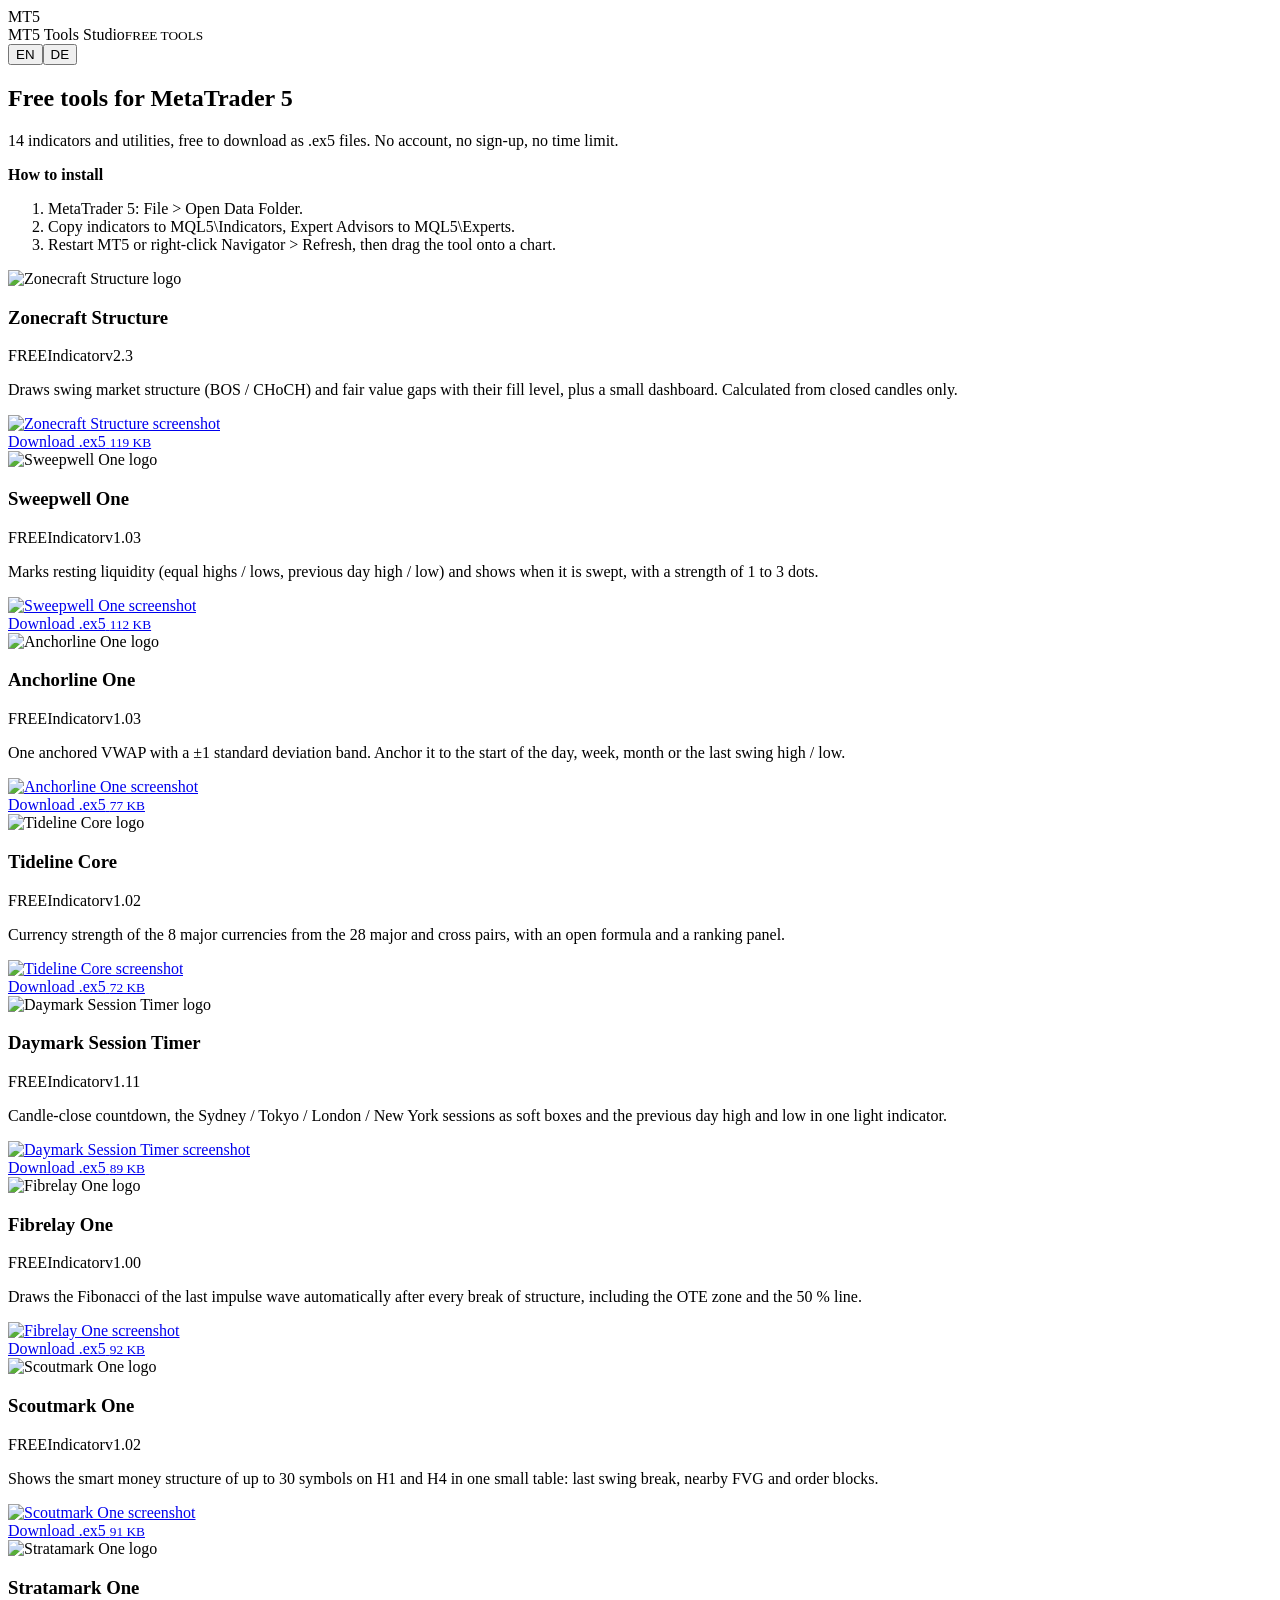
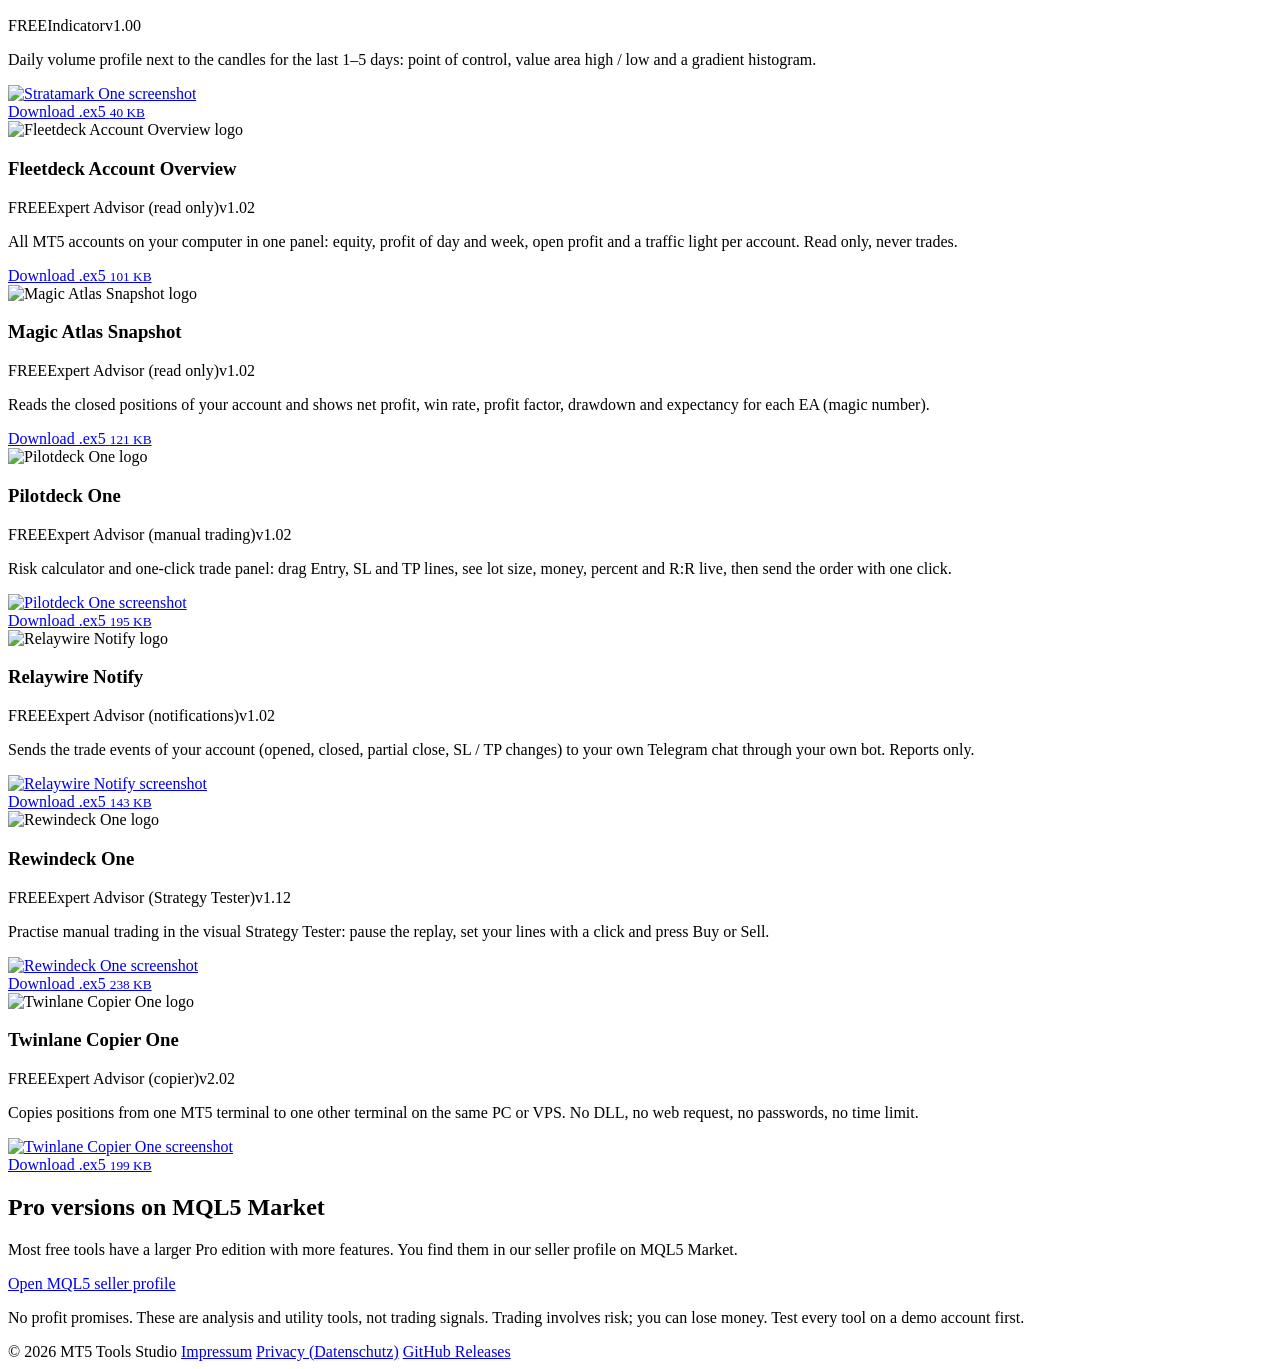
==== index.html @ 60f599b9 "Add files via upload" ====
<!DOCTYPE html>
<html lang="en">
<head>
<meta charset="utf-8">
<meta name="viewport" content="width=device-width,initial-scale=1">
<title>MT5 Tools Studio – Free Tools</title>
<meta name="description" content="Free MetaTrader 5 indicators and utilities by MT5 Tools Studio. Direct .ex5 downloads.">
<link rel="stylesheet" href="assets/style.css">
</head>
<body>
<div class="grid-bg"></div>
<header class="top">
  <div class="brand"><div class="mark"><span>MT5</span></div><div class="nm">MT5 Tools Studio<small>FREE TOOLS</small></div></div>
  <div class="lang"><button id="l-en" class="on">EN</button><button id="l-de">DE</button></div>
</header>
<section class="hero">
  <h1 data-en="Free tools for MetaTrader 5" data-de="Kostenlose Tools für MetaTrader 5">Free tools for MetaTrader 5</h1>
  <p data-en="14 indicators and utilities, free to download as .ex5 files. No account, no sign-up, no time limit." data-de="14 Indikatoren und Werkzeuge, kostenlos als .ex5-Datei. Kein Konto, keine Anmeldung, kein Zeitlimit.">14 indicators and utilities, free to download as .ex5 files. No account, no sign-up, no time limit.</p>
  <div class="howto card">
    <b data-en="How to install" data-de="Installation">How to install</b>
    <ol>
      <li data-en="MetaTrader 5: File &gt; Open Data Folder." data-de="MetaTrader 5: Datei &gt; Dateiordner öffnen.">MetaTrader 5: File &gt; Open Data Folder.</li>
      <li data-en="Copy indicators to MQL5\Indicators, Expert Advisors to MQL5\Experts." data-de="Indikatoren nach MQL5\Indicators, Expert Advisors nach MQL5\Experts kopieren.">Copy indicators to MQL5\Indicators, Expert Advisors to MQL5\Experts.</li>
      <li data-en="Restart MT5 or right-click Navigator &gt; Refresh, then drag the tool onto a chart." data-de="MT5 neu starten oder im Navigator Rechtsklick &gt; Aktualisieren, dann auf den Chart ziehen.">Restart MT5 or right-click Navigator &gt; Refresh, then drag the tool onto a chart.</li>
    </ol>
  </div>
</section>
<main class="tools">

<article class="card tool">
  <div class="head"><img class="logo" src="assets/logos/Zonecraft_Structure.png" alt="Zonecraft Structure logo" width="88" height="88">
    <div><h3>Zonecraft Structure</h3><div class="meta"><span class="tag free">FREE</span><span class="tag">Indicator</span><span class="tag ver">v2.3</span></div></div></div>
  <p data-en="Draws swing market structure (BOS / CHoCH) and fair value gaps with their fill level, plus a small dashboard. Calculated from closed candles only." data-de="Zeichnet Marktstruktur (BOS / CHoCH) und Fair Value Gaps mit Füllstand, dazu ein kleines Dashboard. Nur aus geschlossenen Kerzen berechnet.">Draws swing market structure (BOS / CHoCH) and fair value gaps with their fill level, plus a small dashboard. Calculated from closed candles only.</p>
  <a class="shot" href="assets/shots/Zonecraft_Structure.jpg" target="_blank" rel="noopener"><img loading="lazy" src="assets/shots/Zonecraft_Structure.jpg" alt="Zonecraft Structure screenshot"></a>
  <div class="dl"><a class="btn" href="https://github.com/MarkusClaudeAI/mt5-tools/releases/download/v1.0/Zonecraft_Structure.ex5" data-asset="Zonecraft_Structure.ex5"><span data-en="Download .ex5" data-de=".ex5 herunterladen">Download .ex5</span> <small>119 KB</small></a>
  <span class="count" data-asset="Zonecraft_Structure.ex5"></span></div>
</article>
<article class="card tool">
  <div class="head"><img class="logo" src="assets/logos/Sweepwell_One.png" alt="Sweepwell One logo" width="88" height="88">
    <div><h3>Sweepwell One</h3><div class="meta"><span class="tag free">FREE</span><span class="tag">Indicator</span><span class="tag ver">v1.03</span></div></div></div>
  <p data-en="Marks resting liquidity (equal highs / lows, previous day high / low) and shows when it is swept, with a strength of 1 to 3 dots." data-de="Markiert Liquidität (Equal Highs / Lows, Vortageshoch / -tief) und zeigt, wann sie abgeholt wird – mit Stärke 1 bis 3 Punkte.">Marks resting liquidity (equal highs / lows, previous day high / low) and shows when it is swept, with a strength of 1 to 3 dots.</p>
  <a class="shot" href="assets/shots/Sweepwell_One.jpg" target="_blank" rel="noopener"><img loading="lazy" src="assets/shots/Sweepwell_One.jpg" alt="Sweepwell One screenshot"></a>
  <div class="dl"><a class="btn" href="https://github.com/MarkusClaudeAI/mt5-tools/releases/download/v1.0/Sweepwell_One.ex5" data-asset="Sweepwell_One.ex5"><span data-en="Download .ex5" data-de=".ex5 herunterladen">Download .ex5</span> <small>112 KB</small></a>
  <span class="count" data-asset="Sweepwell_One.ex5"></span></div>
</article>
<article class="card tool">
  <div class="head"><img class="logo" src="assets/logos/Anchorline_One.png" alt="Anchorline One logo" width="88" height="88">
    <div><h3>Anchorline One</h3><div class="meta"><span class="tag free">FREE</span><span class="tag">Indicator</span><span class="tag ver">v1.03</span></div></div></div>
  <p data-en="One anchored VWAP with a ±1 standard deviation band. Anchor it to the start of the day, week, month or the last swing high / low." data-de="Ein verankerter VWAP mit ±1-Standardabweichungsband. Anker: Tages-, Wochen-, Monatsbeginn oder letztes Swing-Hoch / -Tief.">One anchored VWAP with a ±1 standard deviation band. Anchor it to the start of the day, week, month or the last swing high / low.</p>
  <a class="shot" href="assets/shots/Anchorline_One.jpg" target="_blank" rel="noopener"><img loading="lazy" src="assets/shots/Anchorline_One.jpg" alt="Anchorline One screenshot"></a>
  <div class="dl"><a class="btn" href="https://github.com/MarkusClaudeAI/mt5-tools/releases/download/v1.0/Anchorline_One.ex5" data-asset="Anchorline_One.ex5"><span data-en="Download .ex5" data-de=".ex5 herunterladen">Download .ex5</span> <small>77 KB</small></a>
  <span class="count" data-asset="Anchorline_One.ex5"></span></div>
</article>
<article class="card tool">
  <div class="head"><img class="logo" src="assets/logos/Tideline_Core.png" alt="Tideline Core logo" width="88" height="88">
    <div><h3>Tideline Core</h3><div class="meta"><span class="tag free">FREE</span><span class="tag">Indicator</span><span class="tag ver">v1.02</span></div></div></div>
  <p data-en="Currency strength of the 8 major currencies from the 28 major and cross pairs, with an open formula and a ranking panel." data-de="Währungsstärke der 8 Hauptwährungen aus den 28 Haupt- und Kreuzpaaren, mit offener Formel und Ranglisten-Panel.">Currency strength of the 8 major currencies from the 28 major and cross pairs, with an open formula and a ranking panel.</p>
  <a class="shot" href="assets/shots/Tideline_Core.jpg" target="_blank" rel="noopener"><img loading="lazy" src="assets/shots/Tideline_Core.jpg" alt="Tideline Core screenshot"></a>
  <div class="dl"><a class="btn" href="https://github.com/MarkusClaudeAI/mt5-tools/releases/download/v1.0/Tideline_Core_Free.ex5" data-asset="Tideline_Core_Free.ex5"><span data-en="Download .ex5" data-de=".ex5 herunterladen">Download .ex5</span> <small>72 KB</small></a>
  <span class="count" data-asset="Tideline_Core_Free.ex5"></span></div>
</article>
<article class="card tool">
  <div class="head"><img class="logo" src="assets/logos/Daymark_Session_Timer.png" alt="Daymark Session Timer logo" width="88" height="88">
    <div><h3>Daymark Session Timer</h3><div class="meta"><span class="tag free">FREE</span><span class="tag">Indicator</span><span class="tag ver">v1.11</span></div></div></div>
  <p data-en="Candle-close countdown, the Sydney / Tokyo / London / New York sessions as soft boxes and the previous day high and low in one light indicator." data-de="Countdown bis Kerzenschluss, die Sessions Sydney / Tokio / London / New York als Boxen und Vortageshoch / -tief in einem leichten Indikator.">Candle-close countdown, the Sydney / Tokyo / London / New York sessions as soft boxes and the previous day high and low in one light indicator.</p>
  <a class="shot" href="assets/shots/Daymark_Session_Timer.jpg" target="_blank" rel="noopener"><img loading="lazy" src="assets/shots/Daymark_Session_Timer.jpg" alt="Daymark Session Timer screenshot"></a>
  <div class="dl"><a class="btn" href="https://github.com/MarkusClaudeAI/mt5-tools/releases/download/v1.0/Daymark_Session_Timer.ex5" data-asset="Daymark_Session_Timer.ex5"><span data-en="Download .ex5" data-de=".ex5 herunterladen">Download .ex5</span> <small>89 KB</small></a>
  <span class="count" data-asset="Daymark_Session_Timer.ex5"></span></div>
</article>
<article class="card tool">
  <div class="head"><img class="logo" src="assets/logos/Fibrelay_One.png" alt="Fibrelay One logo" width="88" height="88">
    <div><h3>Fibrelay One</h3><div class="meta"><span class="tag free">FREE</span><span class="tag">Indicator</span><span class="tag ver">v1.00</span></div></div></div>
  <p data-en="Draws the Fibonacci of the last impulse wave automatically after every break of structure, including the OTE zone and the 50 % line." data-de="Zeichnet nach jedem Strukturbruch automatisch das Fibonacci der letzten Impulswelle, mit OTE-Zone und 50-%-Linie.">Draws the Fibonacci of the last impulse wave automatically after every break of structure, including the OTE zone and the 50 % line.</p>
  <a class="shot" href="assets/shots/Fibrelay_One.jpg" target="_blank" rel="noopener"><img loading="lazy" src="assets/shots/Fibrelay_One.jpg" alt="Fibrelay One screenshot"></a>
  <div class="dl"><a class="btn" href="https://github.com/MarkusClaudeAI/mt5-tools/releases/download/v1.0/Fibrelay_One.ex5" data-asset="Fibrelay_One.ex5"><span data-en="Download .ex5" data-de=".ex5 herunterladen">Download .ex5</span> <small>92 KB</small></a>
  <span class="count" data-asset="Fibrelay_One.ex5"></span></div>
</article>
<article class="card tool">
  <div class="head"><img class="logo" src="assets/logos/Scoutmark_One.png" alt="Scoutmark One logo" width="88" height="88">
    <div><h3>Scoutmark One</h3><div class="meta"><span class="tag free">FREE</span><span class="tag">Indicator</span><span class="tag ver">v1.02</span></div></div></div>
  <p data-en="Shows the smart money structure of up to 30 symbols on H1 and H4 in one small table: last swing break, nearby FVG and order blocks." data-de="Zeigt die Smart-Money-Struktur von bis zu 30 Symbolen auf H1 und H4 in einer kleinen Tabelle: letzter Strukturbruch, nahe FVG und Order Blocks.">Shows the smart money structure of up to 30 symbols on H1 and H4 in one small table: last swing break, nearby FVG and order blocks.</p>
  <a class="shot" href="assets/shots/Scoutmark_One.jpg" target="_blank" rel="noopener"><img loading="lazy" src="assets/shots/Scoutmark_One.jpg" alt="Scoutmark One screenshot"></a>
  <div class="dl"><a class="btn" href="https://github.com/MarkusClaudeAI/mt5-tools/releases/download/v1.0/Scoutmark_One.ex5" data-asset="Scoutmark_One.ex5"><span data-en="Download .ex5" data-de=".ex5 herunterladen">Download .ex5</span> <small>91 KB</small></a>
  <span class="count" data-asset="Scoutmark_One.ex5"></span></div>
</article>
<article class="card tool">
  <div class="head"><img class="logo" src="assets/logos/Stratamark_One.png" alt="Stratamark One logo" width="88" height="88">
    <div><h3>Stratamark One</h3><div class="meta"><span class="tag free">FREE</span><span class="tag">Indicator</span><span class="tag ver">v1.00</span></div></div></div>
  <p data-en="Daily volume profile next to the candles for the last 1–5 days: point of control, value area high / low and a gradient histogram." data-de="Tages-Volumenprofil neben den Kerzen für die letzten 1–5 Tage: Point of Control, Value Area High / Low und Verlaufs-Histogramm.">Daily volume profile next to the candles for the last 1–5 days: point of control, value area high / low and a gradient histogram.</p>
  <a class="shot" href="assets/shots/Stratamark_One.jpg" target="_blank" rel="noopener"><img loading="lazy" src="assets/shots/Stratamark_One.jpg" alt="Stratamark One screenshot"></a>
  <div class="dl"><a class="btn" href="https://github.com/MarkusClaudeAI/mt5-tools/releases/download/v1.0/Stratamark_One.ex5" data-asset="Stratamark_One.ex5"><span data-en="Download .ex5" data-de=".ex5 herunterladen">Download .ex5</span> <small>40 KB</small></a>
  <span class="count" data-asset="Stratamark_One.ex5"></span></div>
</article>
<article class="card tool">
  <div class="head"><img class="logo" src="assets/logos/Fleetdeck_Account_Overview.png" alt="Fleetdeck Account Overview logo" width="88" height="88">
    <div><h3>Fleetdeck Account Overview</h3><div class="meta"><span class="tag free">FREE</span><span class="tag">Expert Advisor (read only)</span><span class="tag ver">v1.02</span></div></div></div>
  <p data-en="All MT5 accounts on your computer in one panel: equity, profit of day and week, open profit and a traffic light per account. Read only, never trades." data-de="Alle MT5-Konten auf deinem Rechner in einem Panel: Equity, Tages- und Wochengewinn, offener Gewinn und eine Ampel je Konto. Nur lesend, handelt nie.">All MT5 accounts on your computer in one panel: equity, profit of day and week, open profit and a traffic light per account. Read only, never trades.</p>
  
  <div class="dl"><a class="btn" href="https://github.com/MarkusClaudeAI/mt5-tools/releases/download/v1.0/Fleetdeck_Lite.ex5" data-asset="Fleetdeck_Lite.ex5"><span data-en="Download .ex5" data-de=".ex5 herunterladen">Download .ex5</span> <small>101 KB</small></a>
  <span class="count" data-asset="Fleetdeck_Lite.ex5"></span></div>
</article>
<article class="card tool">
  <div class="head"><img class="logo" src="assets/logos/Magic_Atlas_Snapshot.png" alt="Magic Atlas Snapshot logo" width="88" height="88">
    <div><h3>Magic Atlas Snapshot</h3><div class="meta"><span class="tag free">FREE</span><span class="tag">Expert Advisor (read only)</span><span class="tag ver">v1.02</span></div></div></div>
  <p data-en="Reads the closed positions of your account and shows net profit, win rate, profit factor, drawdown and expectancy for each EA (magic number)." data-de="Liest die geschlossenen Positionen deines Kontos und zeigt Nettogewinn, Trefferquote, Profit-Faktor, Drawdown und Erwartungswert je EA (Magic-Nummer).">Reads the closed positions of your account and shows net profit, win rate, profit factor, drawdown and expectancy for each EA (magic number).</p>
  
  <div class="dl"><a class="btn" href="https://github.com/MarkusClaudeAI/mt5-tools/releases/download/v1.0/MagicAtlasJournal_Lite.ex5" data-asset="MagicAtlasJournal_Lite.ex5"><span data-en="Download .ex5" data-de=".ex5 herunterladen">Download .ex5</span> <small>121 KB</small></a>
  <span class="count" data-asset="MagicAtlasJournal_Lite.ex5"></span></div>
</article>
<article class="card tool">
  <div class="head"><img class="logo" src="assets/logos/Pilotdeck_One.png" alt="Pilotdeck One logo" width="88" height="88">
    <div><h3>Pilotdeck One</h3><div class="meta"><span class="tag free">FREE</span><span class="tag">Expert Advisor (manual trading)</span><span class="tag ver">v1.02</span></div></div></div>
  <p data-en="Risk calculator and one-click trade panel: drag Entry, SL and TP lines, see lot size, money, percent and R:R live, then send the order with one click." data-de="Risikorechner und Ein-Klick-Handelspanel: Entry-, SL- und TP-Linien ziehen, Lot, Geld, Prozent und CRV live sehen, Order mit einem Klick senden.">Risk calculator and one-click trade panel: drag Entry, SL and TP lines, see lot size, money, percent and R:R live, then send the order with one click.</p>
  <a class="shot" href="assets/shots/Pilotdeck_One.jpg" target="_blank" rel="noopener"><img loading="lazy" src="assets/shots/Pilotdeck_One.jpg" alt="Pilotdeck One screenshot"></a>
  <div class="dl"><a class="btn" href="https://github.com/MarkusClaudeAI/mt5-tools/releases/download/v1.0/Pilotdeck_Lite.ex5" data-asset="Pilotdeck_Lite.ex5"><span data-en="Download .ex5" data-de=".ex5 herunterladen">Download .ex5</span> <small>195 KB</small></a>
  <span class="count" data-asset="Pilotdeck_Lite.ex5"></span></div>
</article>
<article class="card tool">
  <div class="head"><img class="logo" src="assets/logos/Relaywire_Notify.png" alt="Relaywire Notify logo" width="88" height="88">
    <div><h3>Relaywire Notify</h3><div class="meta"><span class="tag free">FREE</span><span class="tag">Expert Advisor (notifications)</span><span class="tag ver">v1.02</span></div></div></div>
  <p data-en="Sends the trade events of your account (opened, closed, partial close, SL / TP changes) to your own Telegram chat through your own bot. Reports only." data-de="Sendet die Trade-Ereignisse deines Kontos (eröffnet, geschlossen, Teilschließung, SL/TP-Änderung) über deinen eigenen Bot an deinen Telegram-Chat. Nur Meldungen.">Sends the trade events of your account (opened, closed, partial close, SL / TP changes) to your own Telegram chat through your own bot. Reports only.</p>
  <a class="shot" href="assets/shots/Relaywire_Notify.jpg" target="_blank" rel="noopener"><img loading="lazy" src="assets/shots/Relaywire_Notify.jpg" alt="Relaywire Notify screenshot"></a>
  <div class="dl"><a class="btn" href="https://github.com/MarkusClaudeAI/mt5-tools/releases/download/v1.0/Relaywire_Notify.ex5" data-asset="Relaywire_Notify.ex5"><span data-en="Download .ex5" data-de=".ex5 herunterladen">Download .ex5</span> <small>143 KB</small></a>
  <span class="count" data-asset="Relaywire_Notify.ex5"></span></div>
</article>
<article class="card tool">
  <div class="head"><img class="logo" src="assets/logos/Rewindeck_One.png" alt="Rewindeck One logo" width="88" height="88">
    <div><h3>Rewindeck One</h3><div class="meta"><span class="tag free">FREE</span><span class="tag">Expert Advisor (Strategy Tester)</span><span class="tag ver">v1.12</span></div></div></div>
  <p data-en="Practise manual trading in the visual Strategy Tester: pause the replay, set your lines with a click and press Buy or Sell." data-de="Manuelles Handeln im visuellen Strategietester üben: Replay pausieren, Linien per Klick setzen, Buy oder Sell drücken.">Practise manual trading in the visual Strategy Tester: pause the replay, set your lines with a click and press Buy or Sell.</p>
  <a class="shot" href="assets/shots/Rewindeck_One.jpg" target="_blank" rel="noopener"><img loading="lazy" src="assets/shots/Rewindeck_One.jpg" alt="Rewindeck One screenshot"></a>
  <div class="dl"><a class="btn" href="https://github.com/MarkusClaudeAI/mt5-tools/releases/download/v1.0/Rewindeck_One.ex5" data-asset="Rewindeck_One.ex5"><span data-en="Download .ex5" data-de=".ex5 herunterladen">Download .ex5</span> <small>238 KB</small></a>
  <span class="count" data-asset="Rewindeck_One.ex5"></span></div>
</article>
<article class="card tool">
  <div class="head"><img class="logo" src="assets/logos/Twinlane_Copier_One.png" alt="Twinlane Copier One logo" width="88" height="88">
    <div><h3>Twinlane Copier One</h3><div class="meta"><span class="tag free">FREE</span><span class="tag">Expert Advisor (copier)</span><span class="tag ver">v2.02</span></div></div></div>
  <p data-en="Copies positions from one MT5 terminal to one other terminal on the same PC or VPS. No DLL, no web request, no passwords, no time limit." data-de="Kopiert Positionen von einem MT5-Terminal auf ein anderes auf demselben PC oder VPS. Keine DLL, keine Web-Anfrage, keine Passwörter, ohne Zeitlimit.">Copies positions from one MT5 terminal to one other terminal on the same PC or VPS. No DLL, no web request, no passwords, no time limit.</p>
  <a class="shot" href="assets/shots/Twinlane_Copier_One.jpg" target="_blank" rel="noopener"><img loading="lazy" src="assets/shots/Twinlane_Copier_One.jpg" alt="Twinlane Copier One screenshot"></a>
  <div class="dl"><a class="btn" href="https://github.com/MarkusClaudeAI/mt5-tools/releases/download/v1.0/Twinlane_Copier_Lite.ex5" data-asset="Twinlane_Copier_Lite.ex5"><span data-en="Download .ex5" data-de=".ex5 herunterladen">Download .ex5</span> <small>199 KB</small></a>
  <span class="count" data-asset="Twinlane_Copier_Lite.ex5"></span></div>
</article>
</main>
<section class="pro card">
  <h2 data-en="Pro versions on MQL5 Market" data-de="Pro-Versionen im MQL5 Market">Pro versions on MQL5 Market</h2>
  <p data-en="Most free tools have a larger Pro edition with more features. You find them in our seller profile on MQL5 Market." data-de="Die meisten Gratis-Tools haben eine größere Pro-Version mit mehr Funktionen. Du findest sie in unserem Verkäuferprofil im MQL5 Market.">Most free tools have a larger Pro edition with more features. You find them in our seller profile on MQL5 Market.</p>
  <a class="btn alt" href="https://www.mql5.com/en/users/1002966/seller" target="_blank" rel="noopener" data-en="Open MQL5 seller profile" data-de="MQL5-Verkäuferprofil öffnen">Open MQL5 seller profile</a>
</section>
<section class="risk">
  <p data-en="No profit promises. These are analysis and utility tools, not trading signals. Trading involves risk; you can lose money. Test every tool on a demo account first." data-de="Keine Gewinnversprechen. Das sind Analyse- und Hilfswerkzeuge, keine Handelssignale. Trading ist mit Risiko verbunden, Verluste sind möglich. Teste jedes Tool zuerst auf einem Demokonto.">No profit promises. These are analysis and utility tools, not trading signals. Trading involves risk; you can lose money. Test every tool on a demo account first.</p>
</section>
<footer>
  <span>© 2026 MT5 Tools Studio</span>
  <a href="impressum.html">Impressum</a>
  <a href="datenschutz.html" data-en="Privacy (Datenschutz)" data-de="Datenschutz">Privacy (Datenschutz)</a>
  <a href="https://github.com/MarkusClaudeAI/mt5-tools/releases" target="_blank" rel="noopener">GitHub Releases</a>
</footer>
<script>
window.REPO_OWNER="MarkusClaudeAI"; window.REPO_NAME="mt5-tools";
</script>
<script src="assets/app.js"></script>
</body>
</html>
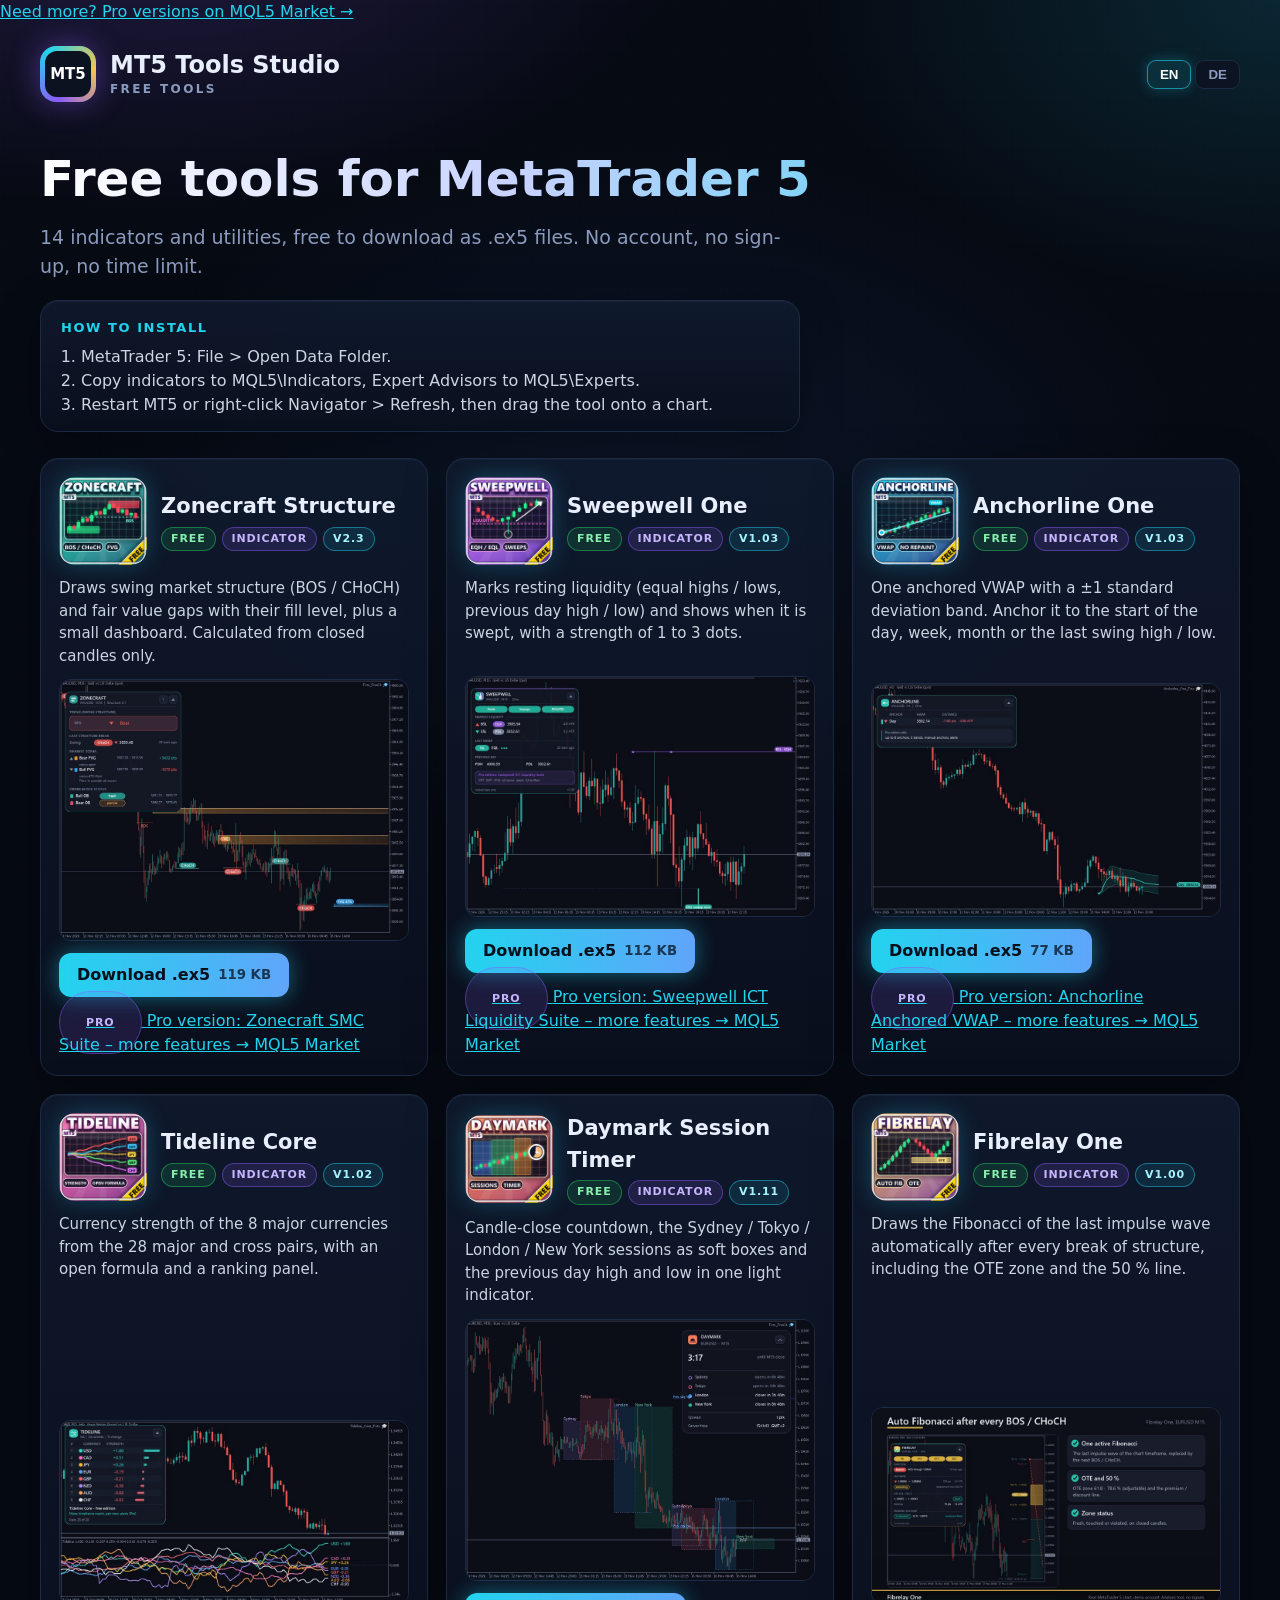
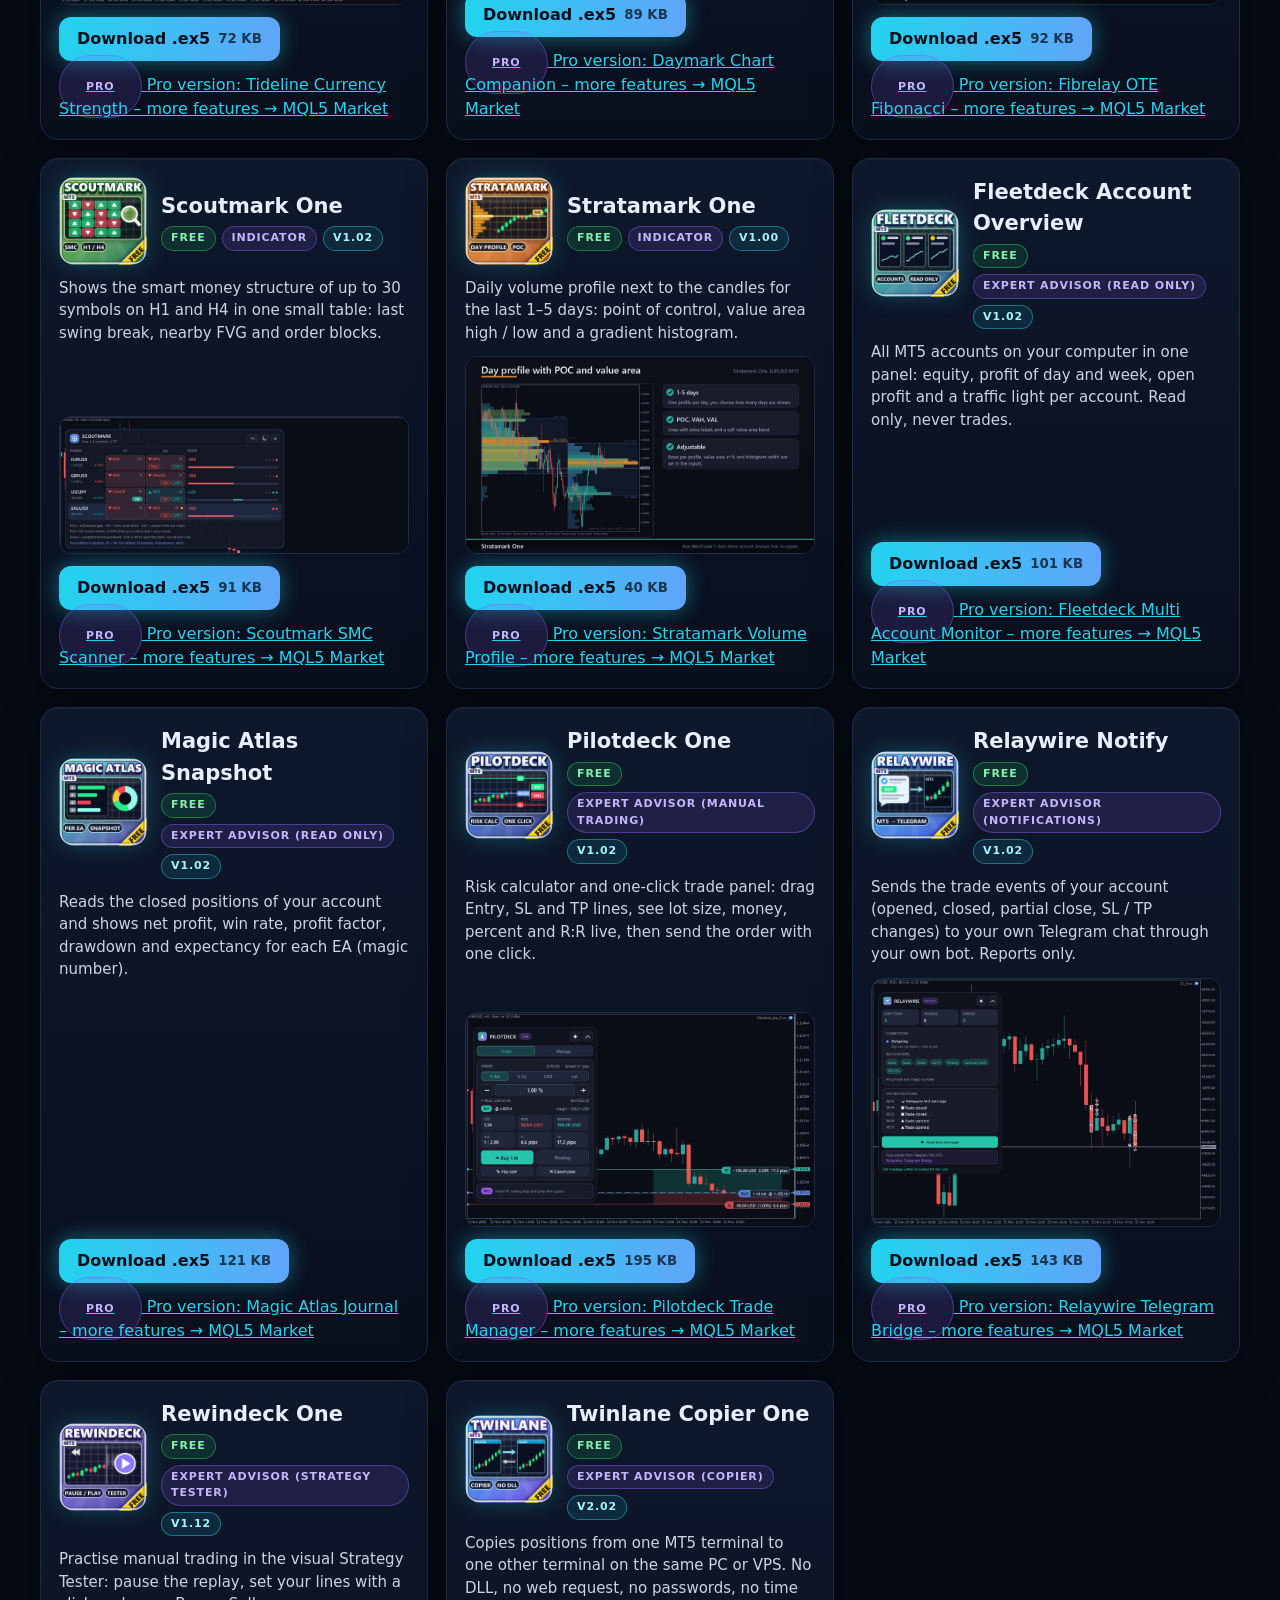
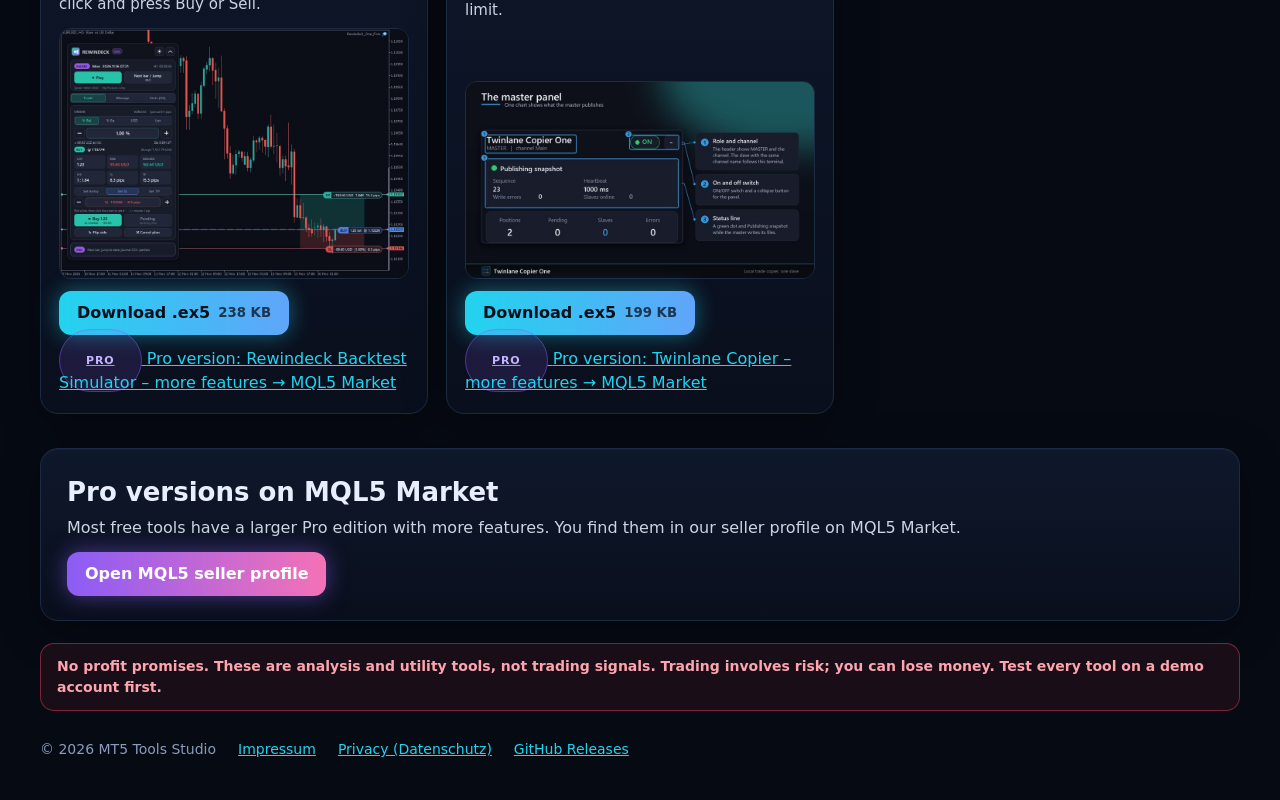
==== commit 490715c4: "Add files via upload" ====
--- a/index.html
+++ b/index.html
@@ -9,6 +9,7 @@
 </head>
 <body>
 <div class="grid-bg"></div>
+<a class="proband" href="https://www.mql5.com/en/users/1002966/seller" target="_blank" rel="noopener"><span data-en="Need more? Pro versions on MQL5 Market →" data-de="Mehr gebraucht? Pro-Versionen im MQL5 Market →">Need more? Pro versions on MQL5 Market →</span></a>
 <header class="top">
   <div class="brand"><div class="mark"><span>MT5</span></div><div class="nm">MT5 Tools Studio<small>FREE TOOLS</small></div></div>
   <div class="lang"><button id="l-en" class="on">EN</button><button id="l-de">DE</button></div>
@@ -34,6 +35,7 @@
   <a class="shot" href="assets/shots/Zonecraft_Structure.jpg" target="_blank" rel="noopener"><img loading="lazy" src="assets/shots/Zonecraft_Structure.jpg" alt="Zonecraft Structure screenshot"></a>
   <div class="dl"><a class="btn" href="https://github.com/MarkusClaudeAI/mt5-tools/releases/download/v1.0/Zonecraft_Structure.ex5" data-asset="Zonecraft_Structure.ex5"><span data-en="Download .ex5" data-de=".ex5 herunterladen">Download .ex5</span> <small>119 KB</small></a>
   <span class="count" data-asset="Zonecraft_Structure.ex5"></span></div>
+  <a class="prolink" href="https://www.mql5.com/en/market/product/208539" target="_blank" rel="noopener"><span class="tag pro">PRO</span> <span data-en="Pro version: Zonecraft SMC Suite – more features → MQL5 Market" data-de="Pro-Version: Zonecraft SMC Suite – mehr Funktionen → MQL5 Market">Pro version: Zonecraft SMC Suite – more features → MQL5 Market</span></a>
 </article>
 <article class="card tool">
   <div class="head"><img class="logo" src="assets/logos/Sweepwell_One.png" alt="Sweepwell One logo" width="88" height="88">
@@ -42,6 +44,7 @@
   <a class="shot" href="assets/shots/Sweepwell_One.jpg" target="_blank" rel="noopener"><img loading="lazy" src="assets/shots/Sweepwell_One.jpg" alt="Sweepwell One screenshot"></a>
   <div class="dl"><a class="btn" href="https://github.com/MarkusClaudeAI/mt5-tools/releases/download/v1.0/Sweepwell_One.ex5" data-asset="Sweepwell_One.ex5"><span data-en="Download .ex5" data-de=".ex5 herunterladen">Download .ex5</span> <small>112 KB</small></a>
   <span class="count" data-asset="Sweepwell_One.ex5"></span></div>
+  <a class="prolink" href="https://www.mql5.com/en/market/product/208744" target="_blank" rel="noopener"><span class="tag pro">PRO</span> <span data-en="Pro version: Sweepwell ICT Liquidity Suite – more features → MQL5 Market" data-de="Pro-Version: Sweepwell ICT Liquidity Suite – mehr Funktionen → MQL5 Market">Pro version: Sweepwell ICT Liquidity Suite – more features → MQL5 Market</span></a>
 </article>
 <article class="card tool">
   <div class="head"><img class="logo" src="assets/logos/Anchorline_One.png" alt="Anchorline One logo" width="88" height="88">
@@ -50,6 +53,7 @@
   <a class="shot" href="assets/shots/Anchorline_One.jpg" target="_blank" rel="noopener"><img loading="lazy" src="assets/shots/Anchorline_One.jpg" alt="Anchorline One screenshot"></a>
   <div class="dl"><a class="btn" href="https://github.com/MarkusClaudeAI/mt5-tools/releases/download/v1.0/Anchorline_One.ex5" data-asset="Anchorline_One.ex5"><span data-en="Download .ex5" data-de=".ex5 herunterladen">Download .ex5</span> <small>77 KB</small></a>
   <span class="count" data-asset="Anchorline_One.ex5"></span></div>
+  <a class="prolink" href="https://www.mql5.com/en/market/product/208625" target="_blank" rel="noopener"><span class="tag pro">PRO</span> <span data-en="Pro version: Anchorline Anchored VWAP – more features → MQL5 Market" data-de="Pro-Version: Anchorline Anchored VWAP – mehr Funktionen → MQL5 Market">Pro version: Anchorline Anchored VWAP – more features → MQL5 Market</span></a>
 </article>
 <article class="card tool">
   <div class="head"><img class="logo" src="assets/logos/Tideline_Core.png" alt="Tideline Core logo" width="88" height="88">
@@ -58,6 +62,7 @@
   <a class="shot" href="assets/shots/Tideline_Core.jpg" target="_blank" rel="noopener"><img loading="lazy" src="assets/shots/Tideline_Core.jpg" alt="Tideline Core screenshot"></a>
   <div class="dl"><a class="btn" href="https://github.com/MarkusClaudeAI/mt5-tools/releases/download/v1.0/Tideline_Core_Free.ex5" data-asset="Tideline_Core_Free.ex5"><span data-en="Download .ex5" data-de=".ex5 herunterladen">Download .ex5</span> <small>72 KB</small></a>
   <span class="count" data-asset="Tideline_Core_Free.ex5"></span></div>
+  <a class="prolink" href="https://www.mql5.com/en/market/product/208628" target="_blank" rel="noopener"><span class="tag pro">PRO</span> <span data-en="Pro version: Tideline Currency Strength – more features → MQL5 Market" data-de="Pro-Version: Tideline Currency Strength – mehr Funktionen → MQL5 Market">Pro version: Tideline Currency Strength – more features → MQL5 Market</span></a>
 </article>
 <article class="card tool">
   <div class="head"><img class="logo" src="assets/logos/Daymark_Session_Timer.png" alt="Daymark Session Timer logo" width="88" height="88">
@@ -66,6 +71,7 @@
   <a class="shot" href="assets/shots/Daymark_Session_Timer.jpg" target="_blank" rel="noopener"><img loading="lazy" src="assets/shots/Daymark_Session_Timer.jpg" alt="Daymark Session Timer screenshot"></a>
   <div class="dl"><a class="btn" href="https://github.com/MarkusClaudeAI/mt5-tools/releases/download/v1.0/Daymark_Session_Timer.ex5" data-asset="Daymark_Session_Timer.ex5"><span data-en="Download .ex5" data-de=".ex5 herunterladen">Download .ex5</span> <small>89 KB</small></a>
   <span class="count" data-asset="Daymark_Session_Timer.ex5"></span></div>
+  <a class="prolink" href="https://www.mql5.com/en/market/product/208483" target="_blank" rel="noopener"><span class="tag pro">PRO</span> <span data-en="Pro version: Daymark Chart Companion – more features → MQL5 Market" data-de="Pro-Version: Daymark Chart Companion – mehr Funktionen → MQL5 Market">Pro version: Daymark Chart Companion – more features → MQL5 Market</span></a>
 </article>
 <article class="card tool">
   <div class="head"><img class="logo" src="assets/logos/Fibrelay_One.png" alt="Fibrelay One logo" width="88" height="88">
@@ -74,6 +80,7 @@
   <a class="shot" href="assets/shots/Fibrelay_One.jpg" target="_blank" rel="noopener"><img loading="lazy" src="assets/shots/Fibrelay_One.jpg" alt="Fibrelay One screenshot"></a>
   <div class="dl"><a class="btn" href="https://github.com/MarkusClaudeAI/mt5-tools/releases/download/v1.0/Fibrelay_One.ex5" data-asset="Fibrelay_One.ex5"><span data-en="Download .ex5" data-de=".ex5 herunterladen">Download .ex5</span> <small>92 KB</small></a>
   <span class="count" data-asset="Fibrelay_One.ex5"></span></div>
+  <a class="prolink" href="https://www.mql5.com/en/market/product/209249" target="_blank" rel="noopener"><span class="tag pro">PRO</span> <span data-en="Pro version: Fibrelay OTE Fibonacci – more features → MQL5 Market" data-de="Pro-Version: Fibrelay OTE Fibonacci – mehr Funktionen → MQL5 Market">Pro version: Fibrelay OTE Fibonacci – more features → MQL5 Market</span></a>
 </article>
 <article class="card tool">
   <div class="head"><img class="logo" src="assets/logos/Scoutmark_One.png" alt="Scoutmark One logo" width="88" height="88">
@@ -82,6 +89,7 @@
   <a class="shot" href="assets/shots/Scoutmark_One.jpg" target="_blank" rel="noopener"><img loading="lazy" src="assets/shots/Scoutmark_One.jpg" alt="Scoutmark One screenshot"></a>
   <div class="dl"><a class="btn" href="https://github.com/MarkusClaudeAI/mt5-tools/releases/download/v1.0/Scoutmark_One.ex5" data-asset="Scoutmark_One.ex5"><span data-en="Download .ex5" data-de=".ex5 herunterladen">Download .ex5</span> <small>91 KB</small></a>
   <span class="count" data-asset="Scoutmark_One.ex5"></span></div>
+  <a class="prolink" href="https://www.mql5.com/en/market/product/208928" target="_blank" rel="noopener"><span class="tag pro">PRO</span> <span data-en="Pro version: Scoutmark SMC Scanner – more features → MQL5 Market" data-de="Pro-Version: Scoutmark SMC Scanner – mehr Funktionen → MQL5 Market">Pro version: Scoutmark SMC Scanner – more features → MQL5 Market</span></a>
 </article>
 <article class="card tool">
   <div class="head"><img class="logo" src="assets/logos/Stratamark_One.png" alt="Stratamark One logo" width="88" height="88">
@@ -90,6 +98,7 @@
   <a class="shot" href="assets/shots/Stratamark_One.jpg" target="_blank" rel="noopener"><img loading="lazy" src="assets/shots/Stratamark_One.jpg" alt="Stratamark One screenshot"></a>
   <div class="dl"><a class="btn" href="https://github.com/MarkusClaudeAI/mt5-tools/releases/download/v1.0/Stratamark_One.ex5" data-asset="Stratamark_One.ex5"><span data-en="Download .ex5" data-de=".ex5 herunterladen">Download .ex5</span> <small>40 KB</small></a>
   <span class="count" data-asset="Stratamark_One.ex5"></span></div>
+  <a class="prolink" href="https://www.mql5.com/en/market/product/209152" target="_blank" rel="noopener"><span class="tag pro">PRO</span> <span data-en="Pro version: Stratamark Volume Profile – more features → MQL5 Market" data-de="Pro-Version: Stratamark Volume Profile – mehr Funktionen → MQL5 Market">Pro version: Stratamark Volume Profile – more features → MQL5 Market</span></a>
 </article>
 <article class="card tool">
   <div class="head"><img class="logo" src="assets/logos/Fleetdeck_Account_Overview.png" alt="Fleetdeck Account Overview logo" width="88" height="88">
@@ -98,6 +107,7 @@
   
   <div class="dl"><a class="btn" href="https://github.com/MarkusClaudeAI/mt5-tools/releases/download/v1.0/Fleetdeck_Lite.ex5" data-asset="Fleetdeck_Lite.ex5"><span data-en="Download .ex5" data-de=".ex5 herunterladen">Download .ex5</span> <small>101 KB</small></a>
   <span class="count" data-asset="Fleetdeck_Lite.ex5"></span></div>
+  <a class="prolink" href="https://www.mql5.com/en/market/product/208444" target="_blank" rel="noopener"><span class="tag pro">PRO</span> <span data-en="Pro version: Fleetdeck Multi Account Monitor – more features → MQL5 Market" data-de="Pro-Version: Fleetdeck Multi Account Monitor – mehr Funktionen → MQL5 Market">Pro version: Fleetdeck Multi Account Monitor – more features → MQL5 Market</span></a>
 </article>
 <article class="card tool">
   <div class="head"><img class="logo" src="assets/logos/Magic_Atlas_Snapshot.png" alt="Magic Atlas Snapshot logo" width="88" height="88">
@@ -106,6 +116,7 @@
   
   <div class="dl"><a class="btn" href="https://github.com/MarkusClaudeAI/mt5-tools/releases/download/v1.0/MagicAtlasJournal_Lite.ex5" data-asset="MagicAtlasJournal_Lite.ex5"><span data-en="Download .ex5" data-de=".ex5 herunterladen">Download .ex5</span> <small>121 KB</small></a>
   <span class="count" data-asset="MagicAtlasJournal_Lite.ex5"></span></div>
+  <a class="prolink" href="https://www.mql5.com/en/market/product/208440" target="_blank" rel="noopener"><span class="tag pro">PRO</span> <span data-en="Pro version: Magic Atlas Journal – more features → MQL5 Market" data-de="Pro-Version: Magic Atlas Journal – mehr Funktionen → MQL5 Market">Pro version: Magic Atlas Journal – more features → MQL5 Market</span></a>
 </article>
 <article class="card tool">
   <div class="head"><img class="logo" src="assets/logos/Pilotdeck_One.png" alt="Pilotdeck One logo" width="88" height="88">
@@ -114,6 +125,7 @@
   <a class="shot" href="assets/shots/Pilotdeck_One.jpg" target="_blank" rel="noopener"><img loading="lazy" src="assets/shots/Pilotdeck_One.jpg" alt="Pilotdeck One screenshot"></a>
   <div class="dl"><a class="btn" href="https://github.com/MarkusClaudeAI/mt5-tools/releases/download/v1.0/Pilotdeck_Lite.ex5" data-asset="Pilotdeck_Lite.ex5"><span data-en="Download .ex5" data-de=".ex5 herunterladen">Download .ex5</span> <small>195 KB</small></a>
   <span class="count" data-asset="Pilotdeck_Lite.ex5"></span></div>
+  <a class="prolink" href="https://www.mql5.com/en/market/product/208699" target="_blank" rel="noopener"><span class="tag pro">PRO</span> <span data-en="Pro version: Pilotdeck Trade Manager – more features → MQL5 Market" data-de="Pro-Version: Pilotdeck Trade Manager – mehr Funktionen → MQL5 Market">Pro version: Pilotdeck Trade Manager – more features → MQL5 Market</span></a>
 </article>
 <article class="card tool">
   <div class="head"><img class="logo" src="assets/logos/Relaywire_Notify.png" alt="Relaywire Notify logo" width="88" height="88">
@@ -122,6 +134,7 @@
   <a class="shot" href="assets/shots/Relaywire_Notify.jpg" target="_blank" rel="noopener"><img loading="lazy" src="assets/shots/Relaywire_Notify.jpg" alt="Relaywire Notify screenshot"></a>
   <div class="dl"><a class="btn" href="https://github.com/MarkusClaudeAI/mt5-tools/releases/download/v1.0/Relaywire_Notify.ex5" data-asset="Relaywire_Notify.ex5"><span data-en="Download .ex5" data-de=".ex5 herunterladen">Download .ex5</span> <small>143 KB</small></a>
   <span class="count" data-asset="Relaywire_Notify.ex5"></span></div>
+  <a class="prolink" href="https://www.mql5.com/en/market/product/208726" target="_blank" rel="noopener"><span class="tag pro">PRO</span> <span data-en="Pro version: Relaywire Telegram Bridge – more features → MQL5 Market" data-de="Pro-Version: Relaywire Telegram Bridge – mehr Funktionen → MQL5 Market">Pro version: Relaywire Telegram Bridge – more features → MQL5 Market</span></a>
 </article>
 <article class="card tool">
   <div class="head"><img class="logo" src="assets/logos/Rewindeck_One.png" alt="Rewindeck One logo" width="88" height="88">
@@ -130,6 +143,7 @@
   <a class="shot" href="assets/shots/Rewindeck_One.jpg" target="_blank" rel="noopener"><img loading="lazy" src="assets/shots/Rewindeck_One.jpg" alt="Rewindeck One screenshot"></a>
   <div class="dl"><a class="btn" href="https://github.com/MarkusClaudeAI/mt5-tools/releases/download/v1.0/Rewindeck_One.ex5" data-asset="Rewindeck_One.ex5"><span data-en="Download .ex5" data-de=".ex5 herunterladen">Download .ex5</span> <small>238 KB</small></a>
   <span class="count" data-asset="Rewindeck_One.ex5"></span></div>
+  <a class="prolink" href="https://www.mql5.com/en/market/product/208833" target="_blank" rel="noopener"><span class="tag pro">PRO</span> <span data-en="Pro version: Rewindeck Backtest Simulator – more features → MQL5 Market" data-de="Pro-Version: Rewindeck Backtest Simulator – mehr Funktionen → MQL5 Market">Pro version: Rewindeck Backtest Simulator – more features → MQL5 Market</span></a>
 </article>
 <article class="card tool">
   <div class="head"><img class="logo" src="assets/logos/Twinlane_Copier_One.png" alt="Twinlane Copier One logo" width="88" height="88">
@@ -138,6 +152,7 @@
   <a class="shot" href="assets/shots/Twinlane_Copier_One.jpg" target="_blank" rel="noopener"><img loading="lazy" src="assets/shots/Twinlane_Copier_One.jpg" alt="Twinlane Copier One screenshot"></a>
   <div class="dl"><a class="btn" href="https://github.com/MarkusClaudeAI/mt5-tools/releases/download/v1.0/Twinlane_Copier_Lite.ex5" data-asset="Twinlane_Copier_Lite.ex5"><span data-en="Download .ex5" data-de=".ex5 herunterladen">Download .ex5</span> <small>199 KB</small></a>
   <span class="count" data-asset="Twinlane_Copier_Lite.ex5"></span></div>
+  <a class="prolink" href="https://www.mql5.com/en/market/product/208442" target="_blank" rel="noopener"><span class="tag pro">PRO</span> <span data-en="Pro version: Twinlane Copier – more features → MQL5 Market" data-de="Pro-Version: Twinlane Copier – mehr Funktionen → MQL5 Market">Pro version: Twinlane Copier – more features → MQL5 Market</span></a>
 </article>
 </main>
 <section class="pro card">
--- a/assets/style.css
+++ b/assets/style.css
@@ -0,0 +1,45 @@
+:root{--bg:#060a13;--panel:#0c1322;--line:#1c2a44;--text:#e8eefc;--muted:#8a9bbd;--cyan:#22d3ee;--violet:#8b5cf6;--pink:#f472b6;--green:#22c55e;--red:#f43f5e;--gold:#f5c451;--amber:#f59e0b}
+*{box-sizing:border-box;margin:0;padding:0}
+body{min-height:100vh;color:var(--text);font-family:"Segoe UI","Inter",system-ui,sans-serif;line-height:1.5;
+ background:radial-gradient(900px 500px at 12% -10%,rgba(139,92,246,.20),transparent 60%),radial-gradient(800px 500px at 100% 0%,rgba(34,211,238,.14),transparent 60%),radial-gradient(800px 500px at 50% 55%,rgba(59,130,246,.10),transparent 70%),var(--bg);background-attachment:fixed}
+.grid-bg{position:fixed;inset:0;pointer-events:none;opacity:.35;z-index:0;background-image:linear-gradient(rgba(255,255,255,.025) 1px,transparent 1px),linear-gradient(90deg,rgba(255,255,255,.025) 1px,transparent 1px);background-size:48px 48px}
+header,section,main,footer,.doc{position:relative;z-index:1;max-width:1240px;margin:0 auto;padding:0 20px}
+a{color:var(--cyan)}
+.top{display:flex;justify-content:space-between;align-items:center;padding-top:22px;padding-bottom:10px}
+.brand{display:flex;align-items:center;gap:14px;text-decoration:none;color:var(--text)}
+.mark{width:56px;height:56px;border-radius:16px;display:grid;place-items:center;font-weight:900;background:conic-gradient(from 200deg,var(--violet),var(--cyan),var(--gold),var(--violet));box-shadow:0 0 30px rgba(139,92,246,.45)}
+.mark span{background:#0b1220;color:#fff;width:46px;height:46px;border-radius:12px;display:grid;place-items:center;font-size:15px}
+.nm{font-size:24px;font-weight:800;line-height:1}.nm small{display:block;font-size:12px;color:var(--muted);letter-spacing:.2em;margin-top:6px}
+.lang button{background:var(--panel);color:var(--muted);border:1px solid var(--line);padding:6px 12px;border-radius:9px;font-weight:800;cursor:pointer;margin-left:4px}
+.lang button.on{color:#fff;border-color:rgba(34,211,238,.6);background:rgba(34,211,238,.1);box-shadow:0 0 14px rgba(34,211,238,.25)}
+.hero{padding-top:30px;padding-bottom:26px}
+.hero h1{font-size:clamp(30px,5vw,50px);font-weight:900;background:linear-gradient(90deg,#fff,#c7d2fe 40%,var(--cyan));-webkit-background-clip:text;background-clip:text;color:transparent}
+.hero>p{font-size:19px;color:var(--muted);margin:6px 0 20px;max-width:760px}
+.card{background:linear-gradient(180deg,rgba(16,26,46,.92),rgba(10,16,30,.92));border:1px solid var(--line);border-radius:18px;box-shadow:0 10px 40px rgba(0,0,0,.35),inset 0 1px 0 rgba(255,255,255,.04)}
+.howto{padding:14px 20px;max-width:760px}.howto b{color:var(--cyan);letter-spacing:.12em;text-transform:uppercase;font-size:13px}
+.howto ol{margin:6px 0 0 20px;color:#cbd5e1}
+.tools{display:grid;grid-template-columns:repeat(auto-fill,minmax(360px,1fr));gap:18px}
+.tool{padding:18px;display:flex;flex-direction:column;gap:12px;transition:border-color .2s,box-shadow .2s,transform .2s}
+.tool:hover{border-color:rgba(139,92,246,.7);box-shadow:0 0 34px rgba(139,92,246,.35);transform:translateY(-2px)}
+.head{display:flex;gap:14px;align-items:center}
+.logo{width:88px;height:88px;border-radius:16px;flex:none;box-shadow:0 0 22px rgba(34,211,238,.25)}
+.tool h3{font-size:21px;font-weight:900}
+.meta{display:flex;flex-wrap:wrap;gap:6px;margin-top:4px}
+.tag{font-size:11px;font-weight:800;letter-spacing:.08em;padding:3px 9px;border-radius:999px;text-transform:uppercase;background:rgba(139,92,246,.14);color:#c4b5fd;border:1px solid rgba(139,92,246,.45)}
+.tag.free{background:rgba(34,197,94,.14);color:#86efac;border-color:rgba(34,197,94,.5)}
+.tag.ver{background:rgba(34,211,238,.1);color:#a5f3fc;border-color:rgba(34,211,238,.45)}
+.tool p{color:#cbd5e1;font-size:15px;flex:1}
+.shot img{width:100%;border-radius:12px;border:1px solid var(--line);display:block}
+.dl{display:flex;align-items:center;gap:12px;flex-wrap:wrap}
+.btn{display:inline-flex;align-items:center;gap:8px;padding:10px 18px;border-radius:12px;font-weight:900;text-decoration:none;color:#06101c;background:linear-gradient(90deg,var(--cyan),#60a5fa);box-shadow:0 0 22px rgba(34,211,238,.45)}
+.btn:hover{box-shadow:0 0 34px rgba(34,211,238,.75)}
+.btn small{font-weight:700;opacity:.75}
+.btn.alt{color:#fff;background:linear-gradient(90deg,var(--violet),var(--pink));box-shadow:0 0 22px rgba(139,92,246,.5);margin-top:12px}
+.count{font-size:13px;color:var(--muted);font-weight:700}.count b{color:var(--gold)}
+.pro{margin-top:34px;padding:24px 26px;max-width:1200px}
+.pro h2{font-size:26px;font-weight:900}.pro p{color:#cbd5e1;margin-top:4px}
+.risk{margin-top:22px}.risk p{color:#fda4af;font-weight:700;font-size:14px;border:1px solid rgba(244,63,94,.45);background:rgba(244,63,94,.08);border-radius:14px;padding:12px 16px}
+footer{display:flex;gap:22px;flex-wrap:wrap;color:var(--muted);font-size:14px;padding-top:28px;padding-bottom:40px}
+.doc{max-width:860px;padding-top:10px;padding-bottom:40px}.doc .card{padding:24px 28px;margin-top:16px}
+.doc h1{font-size:32px;font-weight:900}.doc h2{font-size:19px;margin:16px 0 4px;color:var(--cyan)}.doc p,.doc li{color:#cbd5e1}.doc ul{margin-left:20px}
+@media(max-width:420px){.tools{grid-template-columns:1fr}}
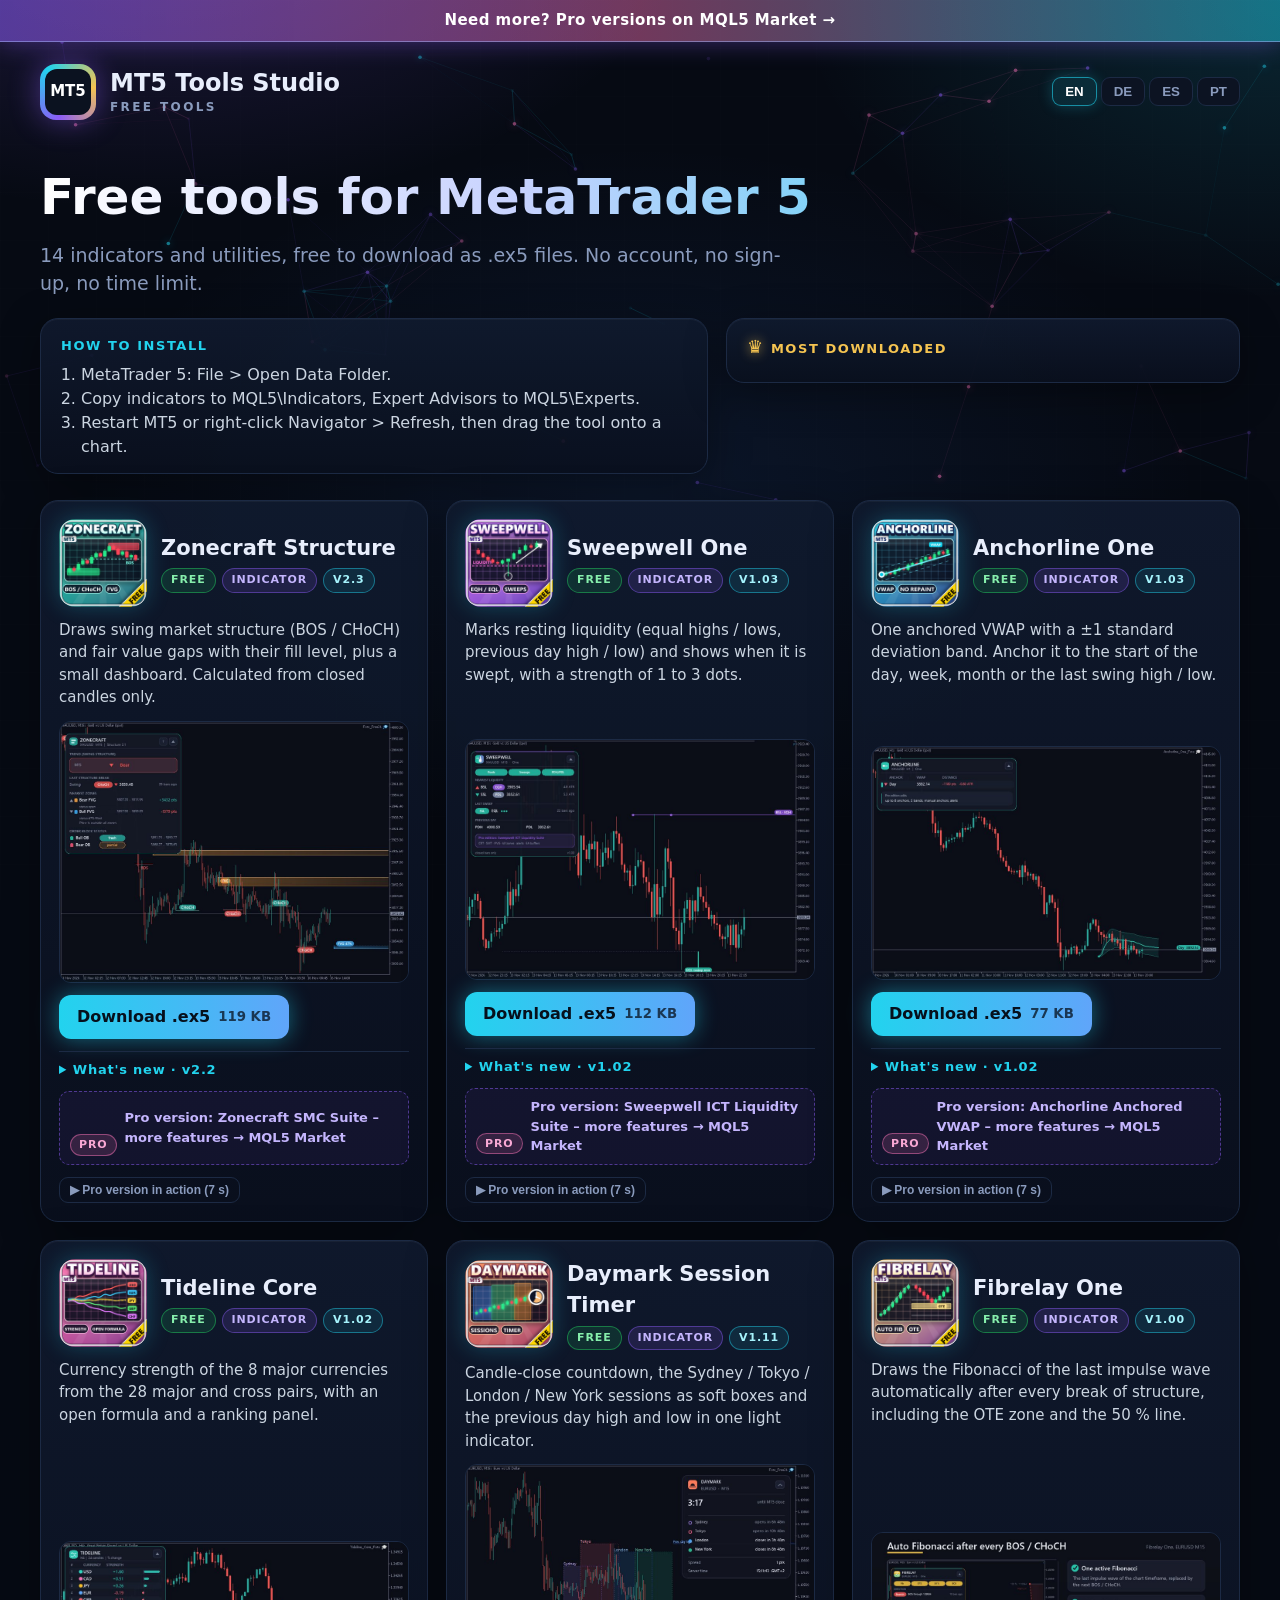
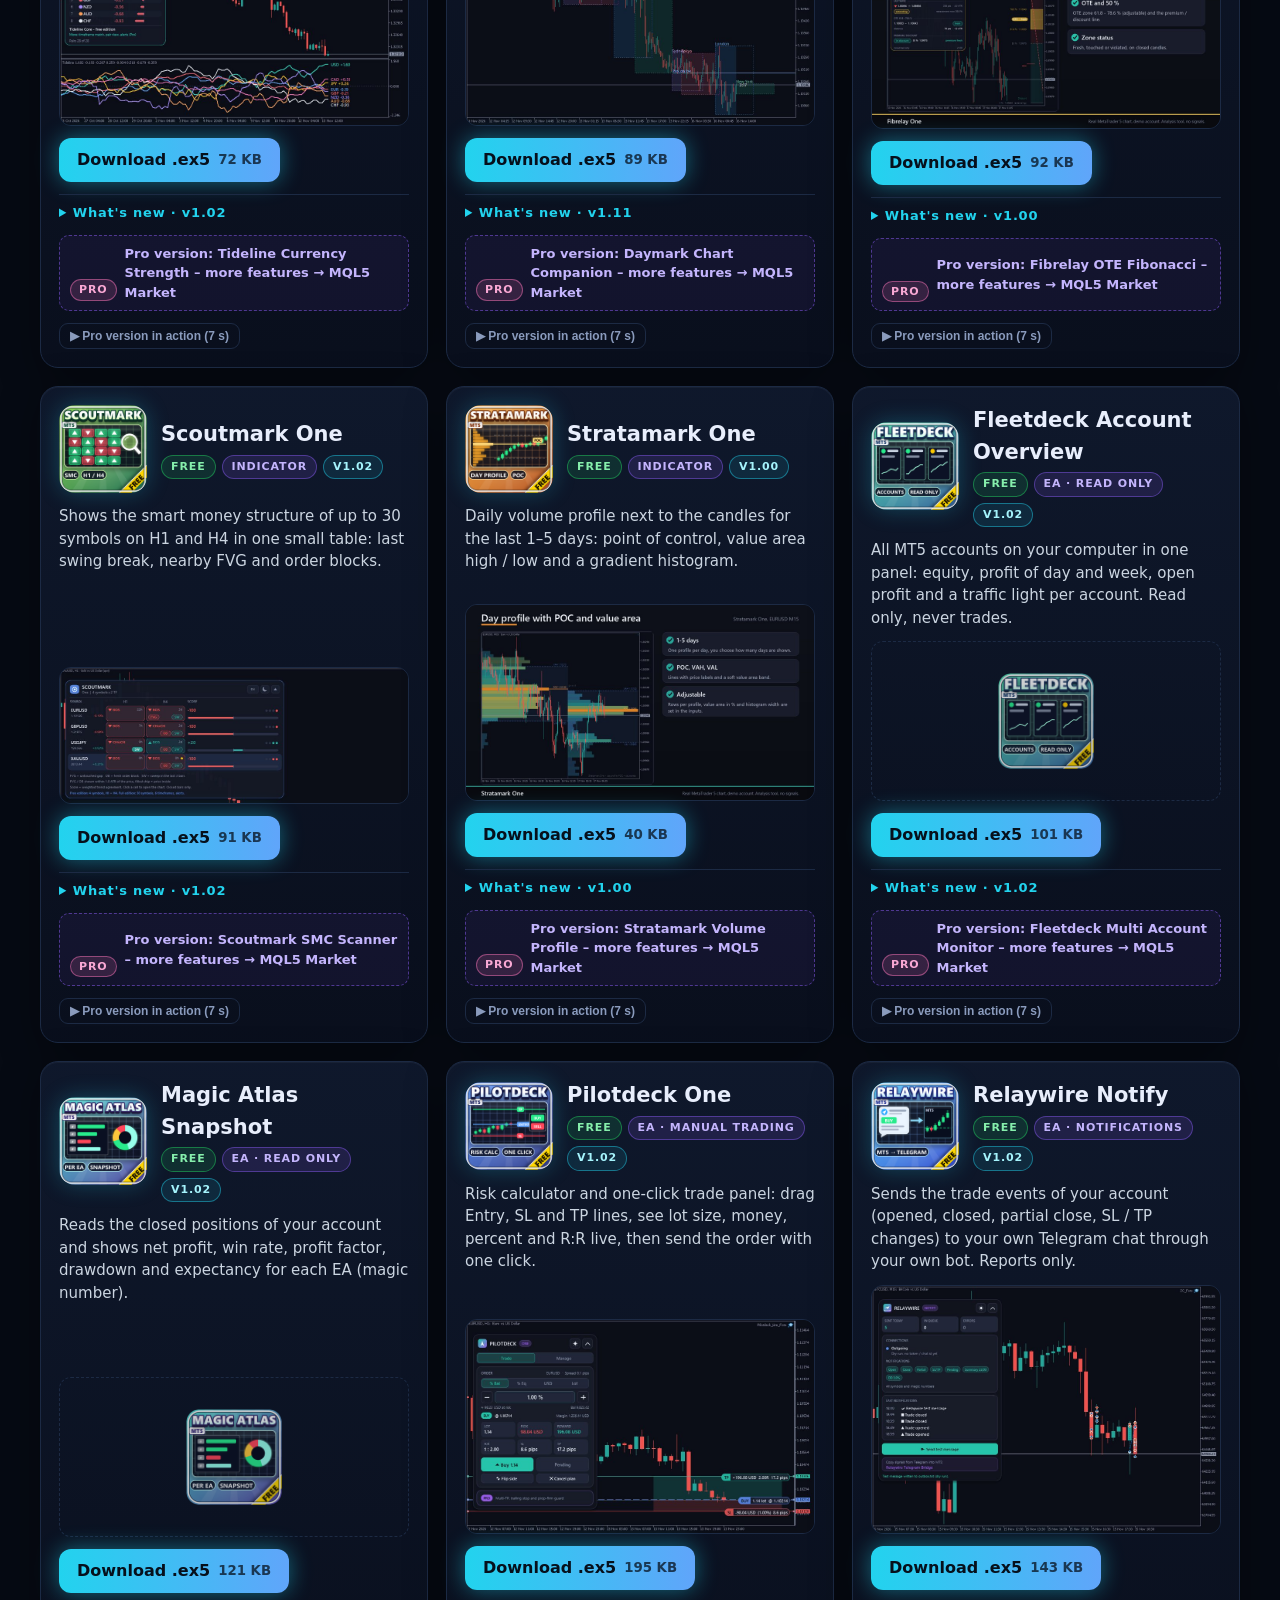
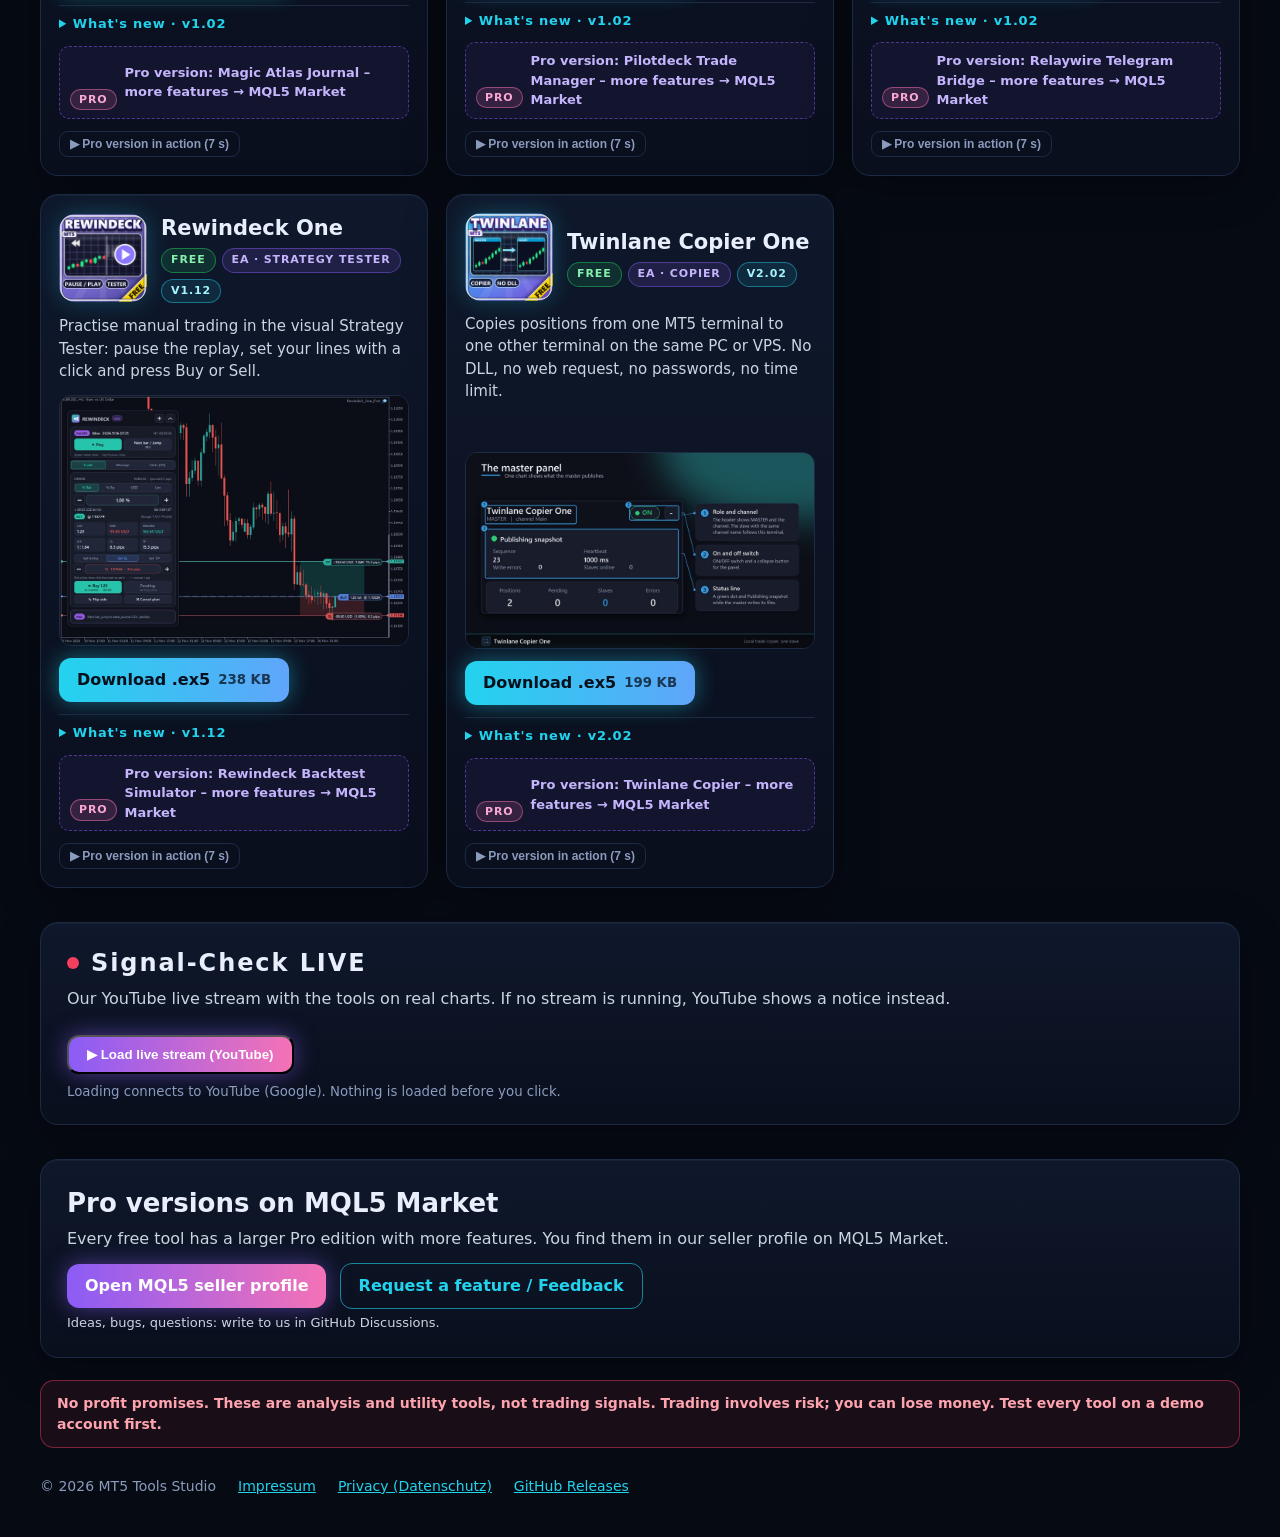
==== commit 9b2ee3b8: "Add files via upload" ====
--- a/index.html
+++ b/index.html
@@ -9,169 +9,230 @@
 </head>
 <body>
 <div class="grid-bg"></div>
-<a class="proband" href="https://www.mql5.com/en/users/1002966/seller" target="_blank" rel="noopener"><span data-en="Need more? Pro versions on MQL5 Market →" data-de="Mehr gebraucht? Pro-Versionen im MQL5 Market →">Need more? Pro versions on MQL5 Market →</span></a>
+<a class="proband" href="https://www.mql5.com/en/users/1002966/seller" target="_blank" rel="noopener"><span data-i18n="band">Need more? Pro versions on MQL5 Market →</span></a>
+<div class="herowrap"><canvas id="net" aria-hidden="true"></canvas>
 <header class="top">
   <div class="brand"><div class="mark"><span>MT5</span></div><div class="nm">MT5 Tools Studio<small>FREE TOOLS</small></div></div>
-  <div class="lang"><button id="l-en" class="on">EN</button><button id="l-de">DE</button></div>
+  <div class="lang"><button data-l="en" class="on">EN</button><button data-l="de">DE</button><button data-l="es">ES</button><button data-l="pt">PT</button></div>
 </header>
 <section class="hero">
-  <h1 data-en="Free tools for MetaTrader 5" data-de="Kostenlose Tools für MetaTrader 5">Free tools for MetaTrader 5</h1>
-  <p data-en="14 indicators and utilities, free to download as .ex5 files. No account, no sign-up, no time limit." data-de="14 Indikatoren und Werkzeuge, kostenlos als .ex5-Datei. Kein Konto, keine Anmeldung, kein Zeitlimit.">14 indicators and utilities, free to download as .ex5 files. No account, no sign-up, no time limit.</p>
+  <h1 data-i18n="h1">Free tools for MetaTrader 5</h1>
+  <p data-i18n="lead">14 indicators and utilities, free to download as .ex5 files. No account, no sign-up, no time limit.</p>
+  <div class="herogrid">
   <div class="howto card">
-    <b data-en="How to install" data-de="Installation">How to install</b>
-    <ol>
-      <li data-en="MetaTrader 5: File &gt; Open Data Folder." data-de="MetaTrader 5: Datei &gt; Dateiordner öffnen.">MetaTrader 5: File &gt; Open Data Folder.</li>
-      <li data-en="Copy indicators to MQL5\Indicators, Expert Advisors to MQL5\Experts." data-de="Indikatoren nach MQL5\Indicators, Expert Advisors nach MQL5\Experts kopieren.">Copy indicators to MQL5\Indicators, Expert Advisors to MQL5\Experts.</li>
-      <li data-en="Restart MT5 or right-click Navigator &gt; Refresh, then drag the tool onto a chart." data-de="MT5 neu starten oder im Navigator Rechtsklick &gt; Aktualisieren, dann auf den Chart ziehen.">Restart MT5 or right-click Navigator &gt; Refresh, then drag the tool onto a chart.</li>
-    </ol>
+    <b data-i18n="howto">How to install</b>
+    <ol><li data-i18n="i1">MetaTrader 5: File &gt; Open Data Folder.</li><li data-i18n="i2">Copy indicators to MQL5\Indicators, Expert Advisors to MQL5\Experts.</li><li data-i18n="i3">Restart MT5 or right-click Navigator &gt; Refresh, then drag the tool onto a chart.</li></ol>
+  </div>
+  <div class="rank card" id="rank"><b><span class="crown">♛</span> <span data-i18n="rank">Most downloaded</span></b><ol id="ranklist"></ol><p class="muted" id="rank0" data-i18n="rank0" hidden>No downloads counted yet – be the first.</p></div>
   </div>
 </section>
+</div>
 <main class="tools">
 
-<article class="card tool">
+<article class="card tool" id="t-Zonecraft_Structure">
   <div class="head"><img class="logo" src="assets/logos/Zonecraft_Structure.png" alt="Zonecraft Structure logo" width="88" height="88">
-    <div><h3>Zonecraft Structure</h3><div class="meta"><span class="tag free">FREE</span><span class="tag">Indicator</span><span class="tag ver">v2.3</span></div></div></div>
-  <p data-en="Draws swing market structure (BOS / CHoCH) and fair value gaps with their fill level, plus a small dashboard. Calculated from closed candles only." data-de="Zeichnet Marktstruktur (BOS / CHoCH) und Fair Value Gaps mit Füllstand, dazu ein kleines Dashboard. Nur aus geschlossenen Kerzen berechnet.">Draws swing market structure (BOS / CHoCH) and fair value gaps with their fill level, plus a small dashboard. Calculated from closed candles only.</p>
+    <div><h3>Zonecraft Structure</h3><div class="meta"><span class="tag free">FREE</span><span class="tag" data-i18n="k_Indicator">Indicator</span><span class="tag ver">v2.3</span></div></div></div>
+  <p data-i18n="d0">Draws swing market structure (BOS / CHoCH) and fair value gaps with their fill level, plus a small dashboard. Calculated from closed candles only.</p>
   <a class="shot" href="assets/shots/Zonecraft_Structure.jpg" target="_blank" rel="noopener"><img loading="lazy" src="assets/shots/Zonecraft_Structure.jpg" alt="Zonecraft Structure screenshot"></a>
-  <div class="dl"><a class="btn" href="https://github.com/MarkusClaudeAI/mt5-tools/releases/download/v1.0/Zonecraft_Structure.ex5" data-asset="Zonecraft_Structure.ex5"><span data-en="Download .ex5" data-de=".ex5 herunterladen">Download .ex5</span> <small>119 KB</small></a>
+  <div class="dl"><a class="btn" href="https://github.com/MarkusClaudeAI/mt5-tools/releases/download/v1.0/Zonecraft_Structure.ex5"><span data-i18n="dl">Download .ex5</span> <small>119 KB</small></a>
   <span class="count" data-asset="Zonecraft_Structure.ex5"></span></div>
-  <a class="prolink" href="https://www.mql5.com/en/market/product/208539" target="_blank" rel="noopener"><span class="tag pro">PRO</span> <span data-en="Pro version: Zonecraft SMC Suite – more features → MQL5 Market" data-de="Pro-Version: Zonecraft SMC Suite – mehr Funktionen → MQL5 Market">Pro version: Zonecraft SMC Suite – more features → MQL5 Market</span></a>
-</article>
-<article class="card tool">
+  <details class="new"><summary><span data-i18n="new">What's new</span> · v2.2</summary><p data-i18n="n0">Small one-time thank-you line in the Journal (can be turned off). No change to the functions.</p>
+    <a href="https://github.com/MarkusClaudeAI/mt5-tools" target="_blank" rel="noopener" data-i18n="watch">Watch releases on GitHub to get updates</a></details>
+  <a class="prolink" href="https://www.mql5.com/en/market/product/208539" target="_blank" rel="noopener"><span class="tag pro">PRO</span> <span data-i18n="p0">Pro version: Zonecraft SMC Suite – more features → MQL5 Market</span></a>
+  <button class="pv" data-clip="Zonecraft" data-i18n="preview">▶ Pro version in action (7 s)</button>
+  <video class="clip" muted loop playsinline preload="none" poster="assets/clips/Zonecraft.jpg" hidden><source src="assets/clips/Zonecraft.webm" type="video/webm"></video>
+</article>
+<article class="card tool" id="t-Sweepwell_One">
   <div class="head"><img class="logo" src="assets/logos/Sweepwell_One.png" alt="Sweepwell One logo" width="88" height="88">
-    <div><h3>Sweepwell One</h3><div class="meta"><span class="tag free">FREE</span><span class="tag">Indicator</span><span class="tag ver">v1.03</span></div></div></div>
-  <p data-en="Marks resting liquidity (equal highs / lows, previous day high / low) and shows when it is swept, with a strength of 1 to 3 dots." data-de="Markiert Liquidität (Equal Highs / Lows, Vortageshoch / -tief) und zeigt, wann sie abgeholt wird – mit Stärke 1 bis 3 Punkte.">Marks resting liquidity (equal highs / lows, previous day high / low) and shows when it is swept, with a strength of 1 to 3 dots.</p>
+    <div><h3>Sweepwell One</h3><div class="meta"><span class="tag free">FREE</span><span class="tag" data-i18n="k_Indicator">Indicator</span><span class="tag ver">v1.03</span></div></div></div>
+  <p data-i18n="d1">Marks resting liquidity (equal highs / lows, previous day high / low) and shows when it is swept, with a strength of 1 to 3 dots.</p>
   <a class="shot" href="assets/shots/Sweepwell_One.jpg" target="_blank" rel="noopener"><img loading="lazy" src="assets/shots/Sweepwell_One.jpg" alt="Sweepwell One screenshot"></a>
-  <div class="dl"><a class="btn" href="https://github.com/MarkusClaudeAI/mt5-tools/releases/download/v1.0/Sweepwell_One.ex5" data-asset="Sweepwell_One.ex5"><span data-en="Download .ex5" data-de=".ex5 herunterladen">Download .ex5</span> <small>112 KB</small></a>
+  <div class="dl"><a class="btn" href="https://github.com/MarkusClaudeAI/mt5-tools/releases/download/v1.0/Sweepwell_One.ex5"><span data-i18n="dl">Download .ex5</span> <small>112 KB</small></a>
   <span class="count" data-asset="Sweepwell_One.ex5"></span></div>
-  <a class="prolink" href="https://www.mql5.com/en/market/product/208744" target="_blank" rel="noopener"><span class="tag pro">PRO</span> <span data-en="Pro version: Sweepwell ICT Liquidity Suite – more features → MQL5 Market" data-de="Pro-Version: Sweepwell ICT Liquidity Suite – mehr Funktionen → MQL5 Market">Pro version: Sweepwell ICT Liquidity Suite – more features → MQL5 Market</span></a>
-</article>
-<article class="card tool">
+  <details class="new"><summary><span data-i18n="new">What's new</span> · v1.02</summary><p data-i18n="n1">Removed artificial limits: the note card about another edition is gone; everything shown is fully usable.</p>
+    <a href="https://github.com/MarkusClaudeAI/mt5-tools" target="_blank" rel="noopener" data-i18n="watch">Watch releases on GitHub to get updates</a></details>
+  <a class="prolink" href="https://www.mql5.com/en/market/product/208744" target="_blank" rel="noopener"><span class="tag pro">PRO</span> <span data-i18n="p1">Pro version: Sweepwell ICT Liquidity Suite – more features → MQL5 Market</span></a>
+  <button class="pv" data-clip="Sweepwell" data-i18n="preview">▶ Pro version in action (7 s)</button>
+  <video class="clip" muted loop playsinline preload="none" poster="assets/clips/Sweepwell.jpg" hidden><source src="assets/clips/Sweepwell.webm" type="video/webm"></video>
+</article>
+<article class="card tool" id="t-Anchorline_One">
   <div class="head"><img class="logo" src="assets/logos/Anchorline_One.png" alt="Anchorline One logo" width="88" height="88">
-    <div><h3>Anchorline One</h3><div class="meta"><span class="tag free">FREE</span><span class="tag">Indicator</span><span class="tag ver">v1.03</span></div></div></div>
-  <p data-en="One anchored VWAP with a ±1 standard deviation band. Anchor it to the start of the day, week, month or the last swing high / low." data-de="Ein verankerter VWAP mit ±1-Standardabweichungsband. Anker: Tages-, Wochen-, Monatsbeginn oder letztes Swing-Hoch / -Tief.">One anchored VWAP with a ±1 standard deviation band. Anchor it to the start of the day, week, month or the last swing high / low.</p>
+    <div><h3>Anchorline One</h3><div class="meta"><span class="tag free">FREE</span><span class="tag" data-i18n="k_Indicator">Indicator</span><span class="tag ver">v1.03</span></div></div></div>
+  <p data-i18n="d2">One anchored VWAP with a ±1 standard deviation band. Anchor it to the start of the day, week, month or the last swing high / low.</p>
   <a class="shot" href="assets/shots/Anchorline_One.jpg" target="_blank" rel="noopener"><img loading="lazy" src="assets/shots/Anchorline_One.jpg" alt="Anchorline One screenshot"></a>
-  <div class="dl"><a class="btn" href="https://github.com/MarkusClaudeAI/mt5-tools/releases/download/v1.0/Anchorline_One.ex5" data-asset="Anchorline_One.ex5"><span data-en="Download .ex5" data-de=".ex5 herunterladen">Download .ex5</span> <small>77 KB</small></a>
+  <div class="dl"><a class="btn" href="https://github.com/MarkusClaudeAI/mt5-tools/releases/download/v1.0/Anchorline_One.ex5"><span data-i18n="dl">Download .ex5</span> <small>77 KB</small></a>
   <span class="count" data-asset="Anchorline_One.ex5"></span></div>
-  <a class="prolink" href="https://www.mql5.com/en/market/product/208625" target="_blank" rel="noopener"><span class="tag pro">PRO</span> <span data-en="Pro version: Anchorline Anchored VWAP – more features → MQL5 Market" data-de="Pro-Version: Anchorline Anchored VWAP – mehr Funktionen → MQL5 Market">Pro version: Anchorline Anchored VWAP – more features → MQL5 Market</span></a>
-</article>
-<article class="card tool">
+  <details class="new"><summary><span data-i18n="new">What's new</span> · v1.02</summary><p data-i18n="n2">Removed artificial limits: the note card about other features is gone from the panel.</p>
+    <a href="https://github.com/MarkusClaudeAI/mt5-tools" target="_blank" rel="noopener" data-i18n="watch">Watch releases on GitHub to get updates</a></details>
+  <a class="prolink" href="https://www.mql5.com/en/market/product/208625" target="_blank" rel="noopener"><span class="tag pro">PRO</span> <span data-i18n="p2">Pro version: Anchorline Anchored VWAP – more features → MQL5 Market</span></a>
+  <button class="pv" data-clip="Anchorline" data-i18n="preview">▶ Pro version in action (7 s)</button>
+  <video class="clip" muted loop playsinline preload="none" poster="assets/clips/Anchorline.jpg" hidden><source src="assets/clips/Anchorline.webm" type="video/webm"></video>
+</article>
+<article class="card tool" id="t-Tideline_Core_Free">
   <div class="head"><img class="logo" src="assets/logos/Tideline_Core.png" alt="Tideline Core logo" width="88" height="88">
-    <div><h3>Tideline Core</h3><div class="meta"><span class="tag free">FREE</span><span class="tag">Indicator</span><span class="tag ver">v1.02</span></div></div></div>
-  <p data-en="Currency strength of the 8 major currencies from the 28 major and cross pairs, with an open formula and a ranking panel." data-de="Währungsstärke der 8 Hauptwährungen aus den 28 Haupt- und Kreuzpaaren, mit offener Formel und Ranglisten-Panel.">Currency strength of the 8 major currencies from the 28 major and cross pairs, with an open formula and a ranking panel.</p>
+    <div><h3>Tideline Core</h3><div class="meta"><span class="tag free">FREE</span><span class="tag" data-i18n="k_Indicator">Indicator</span><span class="tag ver">v1.02</span></div></div></div>
+  <p data-i18n="d3">Currency strength of the 8 major currencies from the 28 major and cross pairs, with an open formula and a ranking panel.</p>
   <a class="shot" href="assets/shots/Tideline_Core.jpg" target="_blank" rel="noopener"><img loading="lazy" src="assets/shots/Tideline_Core.jpg" alt="Tideline Core screenshot"></a>
-  <div class="dl"><a class="btn" href="https://github.com/MarkusClaudeAI/mt5-tools/releases/download/v1.0/Tideline_Core_Free.ex5" data-asset="Tideline_Core_Free.ex5"><span data-en="Download .ex5" data-de=".ex5 herunterladen">Download .ex5</span> <small>72 KB</small></a>
+  <div class="dl"><a class="btn" href="https://github.com/MarkusClaudeAI/mt5-tools/releases/download/v1.0/Tideline_Core_Free.ex5"><span data-i18n="dl">Download .ex5</span> <small>72 KB</small></a>
   <span class="count" data-asset="Tideline_Core_Free.ex5"></span></div>
-  <a class="prolink" href="https://www.mql5.com/en/market/product/208628" target="_blank" rel="noopener"><span class="tag pro">PRO</span> <span data-en="Pro version: Tideline Currency Strength – more features → MQL5 Market" data-de="Pro-Version: Tideline Currency Strength – mehr Funktionen → MQL5 Market">Pro version: Tideline Currency Strength – more features → MQL5 Market</span></a>
-</article>
-<article class="card tool">
+  <details class="new"><summary><span data-i18n="new">What's new</span> · v1.02</summary><p data-i18n="n3">Removed artificial limits: the panel header no longer shows a teaser for features that are not included.</p>
+    <a href="https://github.com/MarkusClaudeAI/mt5-tools" target="_blank" rel="noopener" data-i18n="watch">Watch releases on GitHub to get updates</a></details>
+  <a class="prolink" href="https://www.mql5.com/en/market/product/208628" target="_blank" rel="noopener"><span class="tag pro">PRO</span> <span data-i18n="p3">Pro version: Tideline Currency Strength – more features → MQL5 Market</span></a>
+  <button class="pv" data-clip="Tideline" data-i18n="preview">▶ Pro version in action (7 s)</button>
+  <video class="clip" muted loop playsinline preload="none" poster="assets/clips/Tideline.jpg" hidden><source src="assets/clips/Tideline.webm" type="video/webm"></video>
+</article>
+<article class="card tool" id="t-Daymark_Session_Timer">
   <div class="head"><img class="logo" src="assets/logos/Daymark_Session_Timer.png" alt="Daymark Session Timer logo" width="88" height="88">
-    <div><h3>Daymark Session Timer</h3><div class="meta"><span class="tag free">FREE</span><span class="tag">Indicator</span><span class="tag ver">v1.11</span></div></div></div>
-  <p data-en="Candle-close countdown, the Sydney / Tokyo / London / New York sessions as soft boxes and the previous day high and low in one light indicator." data-de="Countdown bis Kerzenschluss, die Sessions Sydney / Tokio / London / New York als Boxen und Vortageshoch / -tief in einem leichten Indikator.">Candle-close countdown, the Sydney / Tokyo / London / New York sessions as soft boxes and the previous day high and low in one light indicator.</p>
+    <div><h3>Daymark Session Timer</h3><div class="meta"><span class="tag free">FREE</span><span class="tag" data-i18n="k_Indicator">Indicator</span><span class="tag ver">v1.11</span></div></div></div>
+  <p data-i18n="d4">Candle-close countdown, the Sydney / Tokyo / London / New York sessions as soft boxes and the previous day high and low in one light indicator.</p>
   <a class="shot" href="assets/shots/Daymark_Session_Timer.jpg" target="_blank" rel="noopener"><img loading="lazy" src="assets/shots/Daymark_Session_Timer.jpg" alt="Daymark Session Timer screenshot"></a>
-  <div class="dl"><a class="btn" href="https://github.com/MarkusClaudeAI/mt5-tools/releases/download/v1.0/Daymark_Session_Timer.ex5" data-asset="Daymark_Session_Timer.ex5"><span data-en="Download .ex5" data-de=".ex5 herunterladen">Download .ex5</span> <small>89 KB</small></a>
+  <div class="dl"><a class="btn" href="https://github.com/MarkusClaudeAI/mt5-tools/releases/download/v1.0/Daymark_Session_Timer.ex5"><span data-i18n="dl">Download .ex5</span> <small>89 KB</small></a>
   <span class="count" data-asset="Daymark_Session_Timer.ex5"></span></div>
-  <a class="prolink" href="https://www.mql5.com/en/market/product/208483" target="_blank" rel="noopener"><span class="tag pro">PRO</span> <span data-en="Pro version: Daymark Chart Companion – more features → MQL5 Market" data-de="Pro-Version: Daymark Chart Companion – mehr Funktionen → MQL5 Market">Pro version: Daymark Chart Companion – more features → MQL5 Market</span></a>
-</article>
-<article class="card tool">
+  <details class="new"><summary><span data-i18n="new">What's new</span> · v1.11</summary><p data-i18n="n4">Small one-time thank-you line in the Journal (can be turned off). No change to the functions.</p>
+    <a href="https://github.com/MarkusClaudeAI/mt5-tools" target="_blank" rel="noopener" data-i18n="watch">Watch releases on GitHub to get updates</a></details>
+  <a class="prolink" href="https://www.mql5.com/en/market/product/208483" target="_blank" rel="noopener"><span class="tag pro">PRO</span> <span data-i18n="p4">Pro version: Daymark Chart Companion – more features → MQL5 Market</span></a>
+  <button class="pv" data-clip="Daymark" data-i18n="preview">▶ Pro version in action (7 s)</button>
+  <video class="clip" muted loop playsinline preload="none" poster="assets/clips/Daymark.jpg" hidden><source src="assets/clips/Daymark.webm" type="video/webm"></video>
+</article>
+<article class="card tool" id="t-Fibrelay_One">
   <div class="head"><img class="logo" src="assets/logos/Fibrelay_One.png" alt="Fibrelay One logo" width="88" height="88">
-    <div><h3>Fibrelay One</h3><div class="meta"><span class="tag free">FREE</span><span class="tag">Indicator</span><span class="tag ver">v1.00</span></div></div></div>
-  <p data-en="Draws the Fibonacci of the last impulse wave automatically after every break of structure, including the OTE zone and the 50 % line." data-de="Zeichnet nach jedem Strukturbruch automatisch das Fibonacci der letzten Impulswelle, mit OTE-Zone und 50-%-Linie.">Draws the Fibonacci of the last impulse wave automatically after every break of structure, including the OTE zone and the 50 % line.</p>
+    <div><h3>Fibrelay One</h3><div class="meta"><span class="tag free">FREE</span><span class="tag" data-i18n="k_Indicator">Indicator</span><span class="tag ver">v1.00</span></div></div></div>
+  <p data-i18n="d5">Draws the Fibonacci of the last impulse wave automatically after every break of structure, including the OTE zone and the 50 % line.</p>
   <a class="shot" href="assets/shots/Fibrelay_One.jpg" target="_blank" rel="noopener"><img loading="lazy" src="assets/shots/Fibrelay_One.jpg" alt="Fibrelay One screenshot"></a>
-  <div class="dl"><a class="btn" href="https://github.com/MarkusClaudeAI/mt5-tools/releases/download/v1.0/Fibrelay_One.ex5" data-asset="Fibrelay_One.ex5"><span data-en="Download .ex5" data-de=".ex5 herunterladen">Download .ex5</span> <small>92 KB</small></a>
+  <div class="dl"><a class="btn" href="https://github.com/MarkusClaudeAI/mt5-tools/releases/download/v1.0/Fibrelay_One.ex5"><span data-i18n="dl">Download .ex5</span> <small>92 KB</small></a>
   <span class="count" data-asset="Fibrelay_One.ex5"></span></div>
-  <a class="prolink" href="https://www.mql5.com/en/market/product/209249" target="_blank" rel="noopener"><span class="tag pro">PRO</span> <span data-en="Pro version: Fibrelay OTE Fibonacci – more features → MQL5 Market" data-de="Pro-Version: Fibrelay OTE Fibonacci – mehr Funktionen → MQL5 Market">Pro version: Fibrelay OTE Fibonacci – more features → MQL5 Market</span></a>
-</article>
-<article class="card tool">
+  <details class="new"><summary><span data-i18n="new">What's new</span> · v1.00</summary><p data-i18n="n5">First release.</p>
+    <a href="https://github.com/MarkusClaudeAI/mt5-tools" target="_blank" rel="noopener" data-i18n="watch">Watch releases on GitHub to get updates</a></details>
+  <a class="prolink" href="https://www.mql5.com/en/market/product/209249" target="_blank" rel="noopener"><span class="tag pro">PRO</span> <span data-i18n="p5">Pro version: Fibrelay OTE Fibonacci – more features → MQL5 Market</span></a>
+  <button class="pv" data-clip="Fibrelay" data-i18n="preview">▶ Pro version in action (7 s)</button>
+  <video class="clip" muted loop playsinline preload="none" poster="assets/clips/Fibrelay.jpg" hidden><source src="assets/clips/Fibrelay.webm" type="video/webm"></video>
+</article>
+<article class="card tool" id="t-Scoutmark_One">
   <div class="head"><img class="logo" src="assets/logos/Scoutmark_One.png" alt="Scoutmark One logo" width="88" height="88">
-    <div><h3>Scoutmark One</h3><div class="meta"><span class="tag free">FREE</span><span class="tag">Indicator</span><span class="tag ver">v1.02</span></div></div></div>
-  <p data-en="Shows the smart money structure of up to 30 symbols on H1 and H4 in one small table: last swing break, nearby FVG and order blocks." data-de="Zeigt die Smart-Money-Struktur von bis zu 30 Symbolen auf H1 und H4 in einer kleinen Tabelle: letzter Strukturbruch, nahe FVG und Order Blocks.">Shows the smart money structure of up to 30 symbols on H1 and H4 in one small table: last swing break, nearby FVG and order blocks.</p>
+    <div><h3>Scoutmark One</h3><div class="meta"><span class="tag free">FREE</span><span class="tag" data-i18n="k_Indicator">Indicator</span><span class="tag ver">v1.02</span></div></div></div>
+  <p data-i18n="d6">Shows the smart money structure of up to 30 symbols on H1 and H4 in one small table: last swing break, nearby FVG and order blocks.</p>
   <a class="shot" href="assets/shots/Scoutmark_One.jpg" target="_blank" rel="noopener"><img loading="lazy" src="assets/shots/Scoutmark_One.jpg" alt="Scoutmark One screenshot"></a>
-  <div class="dl"><a class="btn" href="https://github.com/MarkusClaudeAI/mt5-tools/releases/download/v1.0/Scoutmark_One.ex5" data-asset="Scoutmark_One.ex5"><span data-en="Download .ex5" data-de=".ex5 herunterladen">Download .ex5</span> <small>91 KB</small></a>
+  <div class="dl"><a class="btn" href="https://github.com/MarkusClaudeAI/mt5-tools/releases/download/v1.0/Scoutmark_One.ex5"><span data-i18n="dl">Download .ex5</span> <small>91 KB</small></a>
   <span class="count" data-asset="Scoutmark_One.ex5"></span></div>
-  <a class="prolink" href="https://www.mql5.com/en/market/product/208928" target="_blank" rel="noopener"><span class="tag pro">PRO</span> <span data-en="Pro version: Scoutmark SMC Scanner – more features → MQL5 Market" data-de="Pro-Version: Scoutmark SMC Scanner – mehr Funktionen → MQL5 Market">Pro version: Scoutmark SMC Scanner – more features → MQL5 Market</span></a>
-</article>
-<article class="card tool">
+  <details class="new"><summary><span data-i18n="new">What's new</span> · v1.02</summary><p data-i18n="n6">Symbol list freely selectable (up to 30 symbols, shown in pages) instead of a fixed maximum of 4.</p>
+    <a href="https://github.com/MarkusClaudeAI/mt5-tools" target="_blank" rel="noopener" data-i18n="watch">Watch releases on GitHub to get updates</a></details>
+  <a class="prolink" href="https://www.mql5.com/en/market/product/208928" target="_blank" rel="noopener"><span class="tag pro">PRO</span> <span data-i18n="p6">Pro version: Scoutmark SMC Scanner – more features → MQL5 Market</span></a>
+  <button class="pv" data-clip="Scoutmark" data-i18n="preview">▶ Pro version in action (7 s)</button>
+  <video class="clip" muted loop playsinline preload="none" poster="assets/clips/Scoutmark.jpg" hidden><source src="assets/clips/Scoutmark.webm" type="video/webm"></video>
+</article>
+<article class="card tool" id="t-Stratamark_One">
   <div class="head"><img class="logo" src="assets/logos/Stratamark_One.png" alt="Stratamark One logo" width="88" height="88">
-    <div><h3>Stratamark One</h3><div class="meta"><span class="tag free">FREE</span><span class="tag">Indicator</span><span class="tag ver">v1.00</span></div></div></div>
-  <p data-en="Daily volume profile next to the candles for the last 1–5 days: point of control, value area high / low and a gradient histogram." data-de="Tages-Volumenprofil neben den Kerzen für die letzten 1–5 Tage: Point of Control, Value Area High / Low und Verlaufs-Histogramm.">Daily volume profile next to the candles for the last 1–5 days: point of control, value area high / low and a gradient histogram.</p>
+    <div><h3>Stratamark One</h3><div class="meta"><span class="tag free">FREE</span><span class="tag" data-i18n="k_Indicator">Indicator</span><span class="tag ver">v1.00</span></div></div></div>
+  <p data-i18n="d7">Daily volume profile next to the candles for the last 1–5 days: point of control, value area high / low and a gradient histogram.</p>
   <a class="shot" href="assets/shots/Stratamark_One.jpg" target="_blank" rel="noopener"><img loading="lazy" src="assets/shots/Stratamark_One.jpg" alt="Stratamark One screenshot"></a>
-  <div class="dl"><a class="btn" href="https://github.com/MarkusClaudeAI/mt5-tools/releases/download/v1.0/Stratamark_One.ex5" data-asset="Stratamark_One.ex5"><span data-en="Download .ex5" data-de=".ex5 herunterladen">Download .ex5</span> <small>40 KB</small></a>
+  <div class="dl"><a class="btn" href="https://github.com/MarkusClaudeAI/mt5-tools/releases/download/v1.0/Stratamark_One.ex5"><span data-i18n="dl">Download .ex5</span> <small>40 KB</small></a>
   <span class="count" data-asset="Stratamark_One.ex5"></span></div>
-  <a class="prolink" href="https://www.mql5.com/en/market/product/209152" target="_blank" rel="noopener"><span class="tag pro">PRO</span> <span data-en="Pro version: Stratamark Volume Profile – more features → MQL5 Market" data-de="Pro-Version: Stratamark Volume Profile – mehr Funktionen → MQL5 Market">Pro version: Stratamark Volume Profile – more features → MQL5 Market</span></a>
-</article>
-<article class="card tool">
+  <details class="new"><summary><span data-i18n="new">What's new</span> · v1.00</summary><p data-i18n="n7">First release: day volume profile with POC and value area, 1-5 days.</p>
+    <a href="https://github.com/MarkusClaudeAI/mt5-tools" target="_blank" rel="noopener" data-i18n="watch">Watch releases on GitHub to get updates</a></details>
+  <a class="prolink" href="https://www.mql5.com/en/market/product/209152" target="_blank" rel="noopener"><span class="tag pro">PRO</span> <span data-i18n="p7">Pro version: Stratamark Volume Profile – more features → MQL5 Market</span></a>
+  <button class="pv" data-clip="Stratamark" data-i18n="preview">▶ Pro version in action (7 s)</button>
+  <video class="clip" muted loop playsinline preload="none" poster="assets/clips/Stratamark.jpg" hidden><source src="assets/clips/Stratamark.webm" type="video/webm"></video>
+</article>
+<article class="card tool" id="t-Fleetdeck_Lite">
   <div class="head"><img class="logo" src="assets/logos/Fleetdeck_Account_Overview.png" alt="Fleetdeck Account Overview logo" width="88" height="88">
-    <div><h3>Fleetdeck Account Overview</h3><div class="meta"><span class="tag free">FREE</span><span class="tag">Expert Advisor (read only)</span><span class="tag ver">v1.02</span></div></div></div>
-  <p data-en="All MT5 accounts on your computer in one panel: equity, profit of day and week, open profit and a traffic light per account. Read only, never trades." data-de="Alle MT5-Konten auf deinem Rechner in einem Panel: Equity, Tages- und Wochengewinn, offener Gewinn und eine Ampel je Konto. Nur lesend, handelt nie.">All MT5 accounts on your computer in one panel: equity, profit of day and week, open profit and a traffic light per account. Read only, never trades.</p>
-  
-  <div class="dl"><a class="btn" href="https://github.com/MarkusClaudeAI/mt5-tools/releases/download/v1.0/Fleetdeck_Lite.ex5" data-asset="Fleetdeck_Lite.ex5"><span data-en="Download .ex5" data-de=".ex5 herunterladen">Download .ex5</span> <small>101 KB</small></a>
+    <div><h3>Fleetdeck Account Overview</h3><div class="meta"><span class="tag free">FREE</span><span class="tag" data-i18n="k_Expert Advisor (read only)">EA · read only</span><span class="tag ver">v1.02</span></div></div></div>
+  <p data-i18n="d8">All MT5 accounts on your computer in one panel: equity, profit of day and week, open profit and a traffic light per account. Read only, never trades.</p>
+  <div class="shot noimg"><img loading="lazy" src="assets/logos/Fleetdeck_Account_Overview.png" alt=""></div>
+  <div class="dl"><a class="btn" href="https://github.com/MarkusClaudeAI/mt5-tools/releases/download/v1.0/Fleetdeck_Lite.ex5"><span data-i18n="dl">Download .ex5</span> <small>101 KB</small></a>
   <span class="count" data-asset="Fleetdeck_Lite.ex5"></span></div>
-  <a class="prolink" href="https://www.mql5.com/en/market/product/208444" target="_blank" rel="noopener"><span class="tag pro">PRO</span> <span data-en="Pro version: Fleetdeck Multi Account Monitor – more features → MQL5 Market" data-de="Pro-Version: Fleetdeck Multi Account Monitor – mehr Funktionen → MQL5 Market">Pro version: Fleetdeck Multi Account Monitor – more features → MQL5 Market</span></a>
-</article>
-<article class="card tool">
+  <details class="new"><summary><span data-i18n="new">What's new</span> · v1.02</summary><p data-i18n="n8">All accounts are shown instead of only 3; the footer hint is gone.</p>
+    <a href="https://github.com/MarkusClaudeAI/mt5-tools" target="_blank" rel="noopener" data-i18n="watch">Watch releases on GitHub to get updates</a></details>
+  <a class="prolink" href="https://www.mql5.com/en/market/product/208444" target="_blank" rel="noopener"><span class="tag pro">PRO</span> <span data-i18n="p8">Pro version: Fleetdeck Multi Account Monitor – more features → MQL5 Market</span></a>
+  <button class="pv" data-clip="Fleetdeck" data-i18n="preview">▶ Pro version in action (7 s)</button>
+  <video class="clip" muted loop playsinline preload="none" poster="assets/clips/Fleetdeck.jpg" hidden><source src="assets/clips/Fleetdeck.webm" type="video/webm"></video>
+</article>
+<article class="card tool" id="t-MagicAtlasJournal_Lite">
   <div class="head"><img class="logo" src="assets/logos/Magic_Atlas_Snapshot.png" alt="Magic Atlas Snapshot logo" width="88" height="88">
-    <div><h3>Magic Atlas Snapshot</h3><div class="meta"><span class="tag free">FREE</span><span class="tag">Expert Advisor (read only)</span><span class="tag ver">v1.02</span></div></div></div>
-  <p data-en="Reads the closed positions of your account and shows net profit, win rate, profit factor, drawdown and expectancy for each EA (magic number)." data-de="Liest die geschlossenen Positionen deines Kontos und zeigt Nettogewinn, Trefferquote, Profit-Faktor, Drawdown und Erwartungswert je EA (Magic-Nummer).">Reads the closed positions of your account and shows net profit, win rate, profit factor, drawdown and expectancy for each EA (magic number).</p>
-  
-  <div class="dl"><a class="btn" href="https://github.com/MarkusClaudeAI/mt5-tools/releases/download/v1.0/MagicAtlasJournal_Lite.ex5" data-asset="MagicAtlasJournal_Lite.ex5"><span data-en="Download .ex5" data-de=".ex5 herunterladen">Download .ex5</span> <small>121 KB</small></a>
+    <div><h3>Magic Atlas Snapshot</h3><div class="meta"><span class="tag free">FREE</span><span class="tag" data-i18n="k_Expert Advisor (read only)">EA · read only</span><span class="tag ver">v1.02</span></div></div></div>
+  <p data-i18n="d9">Reads the closed positions of your account and shows net profit, win rate, profit factor, drawdown and expectancy for each EA (magic number).</p>
+  <div class="shot noimg"><img loading="lazy" src="assets/logos/Magic_Atlas_Snapshot.png" alt=""></div>
+  <div class="dl"><a class="btn" href="https://github.com/MarkusClaudeAI/mt5-tools/releases/download/v1.0/MagicAtlasJournal_Lite.ex5"><span data-i18n="dl">Download .ex5</span> <small>121 KB</small></a>
   <span class="count" data-asset="MagicAtlasJournal_Lite.ex5"></span></div>
-  <a class="prolink" href="https://www.mql5.com/en/market/product/208440" target="_blank" rel="noopener"><span class="tag pro">PRO</span> <span data-en="Pro version: Magic Atlas Journal – more features → MQL5 Market" data-de="Pro-Version: Magic Atlas Journal – mehr Funktionen → MQL5 Market">Pro version: Magic Atlas Journal – more features → MQL5 Market</span></a>
-</article>
-<article class="card tool">
+  <details class="new"><summary><span data-i18n="new">What's new</span> · v1.02</summary><p data-i18n="n9">All EAs (magic numbers) are analysed instead of only 3; greyed-out tabs and the locked CSV button are gone.</p>
+    <a href="https://github.com/MarkusClaudeAI/mt5-tools" target="_blank" rel="noopener" data-i18n="watch">Watch releases on GitHub to get updates</a></details>
+  <a class="prolink" href="https://www.mql5.com/en/market/product/208440" target="_blank" rel="noopener"><span class="tag pro">PRO</span> <span data-i18n="p9">Pro version: Magic Atlas Journal – more features → MQL5 Market</span></a>
+  <button class="pv" data-clip="MagicAtlas" data-i18n="preview">▶ Pro version in action (7 s)</button>
+  <video class="clip" muted loop playsinline preload="none" poster="assets/clips/MagicAtlas.jpg" hidden><source src="assets/clips/MagicAtlas.webm" type="video/webm"></video>
+</article>
+<article class="card tool" id="t-Pilotdeck_Lite">
   <div class="head"><img class="logo" src="assets/logos/Pilotdeck_One.png" alt="Pilotdeck One logo" width="88" height="88">
-    <div><h3>Pilotdeck One</h3><div class="meta"><span class="tag free">FREE</span><span class="tag">Expert Advisor (manual trading)</span><span class="tag ver">v1.02</span></div></div></div>
-  <p data-en="Risk calculator and one-click trade panel: drag Entry, SL and TP lines, see lot size, money, percent and R:R live, then send the order with one click." data-de="Risikorechner und Ein-Klick-Handelspanel: Entry-, SL- und TP-Linien ziehen, Lot, Geld, Prozent und CRV live sehen, Order mit einem Klick senden.">Risk calculator and one-click trade panel: drag Entry, SL and TP lines, see lot size, money, percent and R:R live, then send the order with one click.</p>
+    <div><h3>Pilotdeck One</h3><div class="meta"><span class="tag free">FREE</span><span class="tag" data-i18n="k_Expert Advisor (manual trading)">EA · manual trading</span><span class="tag ver">v1.02</span></div></div></div>
+  <p data-i18n="d10">Risk calculator and one-click trade panel: drag Entry, SL and TP lines, see lot size, money, percent and R:R live, then send the order with one click.</p>
   <a class="shot" href="assets/shots/Pilotdeck_One.jpg" target="_blank" rel="noopener"><img loading="lazy" src="assets/shots/Pilotdeck_One.jpg" alt="Pilotdeck One screenshot"></a>
-  <div class="dl"><a class="btn" href="https://github.com/MarkusClaudeAI/mt5-tools/releases/download/v1.0/Pilotdeck_Lite.ex5" data-asset="Pilotdeck_Lite.ex5"><span data-en="Download .ex5" data-de=".ex5 herunterladen">Download .ex5</span> <small>195 KB</small></a>
+  <div class="dl"><a class="btn" href="https://github.com/MarkusClaudeAI/mt5-tools/releases/download/v1.0/Pilotdeck_Lite.ex5"><span data-i18n="dl">Download .ex5</span> <small>195 KB</small></a>
   <span class="count" data-asset="Pilotdeck_Lite.ex5"></span></div>
-  <a class="prolink" href="https://www.mql5.com/en/market/product/208699" target="_blank" rel="noopener"><span class="tag pro">PRO</span> <span data-en="Pro version: Pilotdeck Trade Manager – more features → MQL5 Market" data-de="Pro-Version: Pilotdeck Trade Manager – mehr Funktionen → MQL5 Market">Pro version: Pilotdeck Trade Manager – more features → MQL5 Market</span></a>
-</article>
-<article class="card tool">
+  <details class="new"><summary><span data-i18n="new">What's new</span> · v1.02</summary><p data-i18n="n10">The promotional card at the bottom of the panel is gone; all buttons shown are fully usable.</p>
+    <a href="https://github.com/MarkusClaudeAI/mt5-tools" target="_blank" rel="noopener" data-i18n="watch">Watch releases on GitHub to get updates</a></details>
+  <a class="prolink" href="https://www.mql5.com/en/market/product/208699" target="_blank" rel="noopener"><span class="tag pro">PRO</span> <span data-i18n="p10">Pro version: Pilotdeck Trade Manager – more features → MQL5 Market</span></a>
+  <button class="pv" data-clip="Pilotdeck" data-i18n="preview">▶ Pro version in action (7 s)</button>
+  <video class="clip" muted loop playsinline preload="none" poster="assets/clips/Pilotdeck.jpg" hidden><source src="assets/clips/Pilotdeck.webm" type="video/webm"></video>
+</article>
+<article class="card tool" id="t-Relaywire_Notify">
   <div class="head"><img class="logo" src="assets/logos/Relaywire_Notify.png" alt="Relaywire Notify logo" width="88" height="88">
-    <div><h3>Relaywire Notify</h3><div class="meta"><span class="tag free">FREE</span><span class="tag">Expert Advisor (notifications)</span><span class="tag ver">v1.02</span></div></div></div>
-  <p data-en="Sends the trade events of your account (opened, closed, partial close, SL / TP changes) to your own Telegram chat through your own bot. Reports only." data-de="Sendet die Trade-Ereignisse deines Kontos (eröffnet, geschlossen, Teilschließung, SL/TP-Änderung) über deinen eigenen Bot an deinen Telegram-Chat. Nur Meldungen.">Sends the trade events of your account (opened, closed, partial close, SL / TP changes) to your own Telegram chat through your own bot. Reports only.</p>
+    <div><h3>Relaywire Notify</h3><div class="meta"><span class="tag free">FREE</span><span class="tag" data-i18n="k_Expert Advisor (notifications)">EA · notifications</span><span class="tag ver">v1.02</span></div></div></div>
+  <p data-i18n="d11">Sends the trade events of your account (opened, closed, partial close, SL / TP changes) to your own Telegram chat through your own bot. Reports only.</p>
   <a class="shot" href="assets/shots/Relaywire_Notify.jpg" target="_blank" rel="noopener"><img loading="lazy" src="assets/shots/Relaywire_Notify.jpg" alt="Relaywire Notify screenshot"></a>
-  <div class="dl"><a class="btn" href="https://github.com/MarkusClaudeAI/mt5-tools/releases/download/v1.0/Relaywire_Notify.ex5" data-asset="Relaywire_Notify.ex5"><span data-en="Download .ex5" data-de=".ex5 herunterladen">Download .ex5</span> <small>143 KB</small></a>
+  <div class="dl"><a class="btn" href="https://github.com/MarkusClaudeAI/mt5-tools/releases/download/v1.0/Relaywire_Notify.ex5"><span data-i18n="dl">Download .ex5</span> <small>143 KB</small></a>
   <span class="count" data-asset="Relaywire_Notify.ex5"></span></div>
-  <a class="prolink" href="https://www.mql5.com/en/market/product/208726" target="_blank" rel="noopener"><span class="tag pro">PRO</span> <span data-en="Pro version: Relaywire Telegram Bridge – more features → MQL5 Market" data-de="Pro-Version: Relaywire Telegram Bridge – mehr Funktionen → MQL5 Market">Pro version: Relaywire Telegram Bridge – more features → MQL5 Market</span></a>
-</article>
-<article class="card tool">
+  <details class="new"><summary><span data-i18n="new">What's new</span> · v1.02</summary><p data-i18n="n11">The promotional card in the panel is gone.</p>
+    <a href="https://github.com/MarkusClaudeAI/mt5-tools" target="_blank" rel="noopener" data-i18n="watch">Watch releases on GitHub to get updates</a></details>
+  <a class="prolink" href="https://www.mql5.com/en/market/product/208726" target="_blank" rel="noopener"><span class="tag pro">PRO</span> <span data-i18n="p11">Pro version: Relaywire Telegram Bridge – more features → MQL5 Market</span></a>
+  <button class="pv" data-clip="Relaywire" data-i18n="preview">▶ Pro version in action (7 s)</button>
+  <video class="clip" muted loop playsinline preload="none" poster="assets/clips/Relaywire.jpg" hidden><source src="assets/clips/Relaywire.webm" type="video/webm"></video>
+</article>
+<article class="card tool" id="t-Rewindeck_One">
   <div class="head"><img class="logo" src="assets/logos/Rewindeck_One.png" alt="Rewindeck One logo" width="88" height="88">
-    <div><h3>Rewindeck One</h3><div class="meta"><span class="tag free">FREE</span><span class="tag">Expert Advisor (Strategy Tester)</span><span class="tag ver">v1.12</span></div></div></div>
-  <p data-en="Practise manual trading in the visual Strategy Tester: pause the replay, set your lines with a click and press Buy or Sell." data-de="Manuelles Handeln im visuellen Strategietester üben: Replay pausieren, Linien per Klick setzen, Buy oder Sell drücken.">Practise manual trading in the visual Strategy Tester: pause the replay, set your lines with a click and press Buy or Sell.</p>
+    <div><h3>Rewindeck One</h3><div class="meta"><span class="tag free">FREE</span><span class="tag" data-i18n="k_Expert Advisor (Strategy Tester)">EA · Strategy Tester</span><span class="tag ver">v1.12</span></div></div></div>
+  <p data-i18n="d12">Practise manual trading in the visual Strategy Tester: pause the replay, set your lines with a click and press Buy or Sell.</p>
   <a class="shot" href="assets/shots/Rewindeck_One.jpg" target="_blank" rel="noopener"><img loading="lazy" src="assets/shots/Rewindeck_One.jpg" alt="Rewindeck One screenshot"></a>
-  <div class="dl"><a class="btn" href="https://github.com/MarkusClaudeAI/mt5-tools/releases/download/v1.0/Rewindeck_One.ex5" data-asset="Rewindeck_One.ex5"><span data-en="Download .ex5" data-de=".ex5 herunterladen">Download .ex5</span> <small>238 KB</small></a>
+  <div class="dl"><a class="btn" href="https://github.com/MarkusClaudeAI/mt5-tools/releases/download/v1.0/Rewindeck_One.ex5"><span data-i18n="dl">Download .ex5</span> <small>238 KB</small></a>
   <span class="count" data-asset="Rewindeck_One.ex5"></span></div>
-  <a class="prolink" href="https://www.mql5.com/en/market/product/208833" target="_blank" rel="noopener"><span class="tag pro">PRO</span> <span data-en="Pro version: Rewindeck Backtest Simulator – more features → MQL5 Market" data-de="Pro-Version: Rewindeck Backtest Simulator – mehr Funktionen → MQL5 Market">Pro version: Rewindeck Backtest Simulator – more features → MQL5 Market</span></a>
-</article>
-<article class="card tool">
+  <details class="new"><summary><span data-i18n="new">What's new</span> · v1.12</summary><p data-i18n="n12">The promotional card at the bottom of the panel is gone; all buttons shown are fully usable.</p>
+    <a href="https://github.com/MarkusClaudeAI/mt5-tools" target="_blank" rel="noopener" data-i18n="watch">Watch releases on GitHub to get updates</a></details>
+  <a class="prolink" href="https://www.mql5.com/en/market/product/208833" target="_blank" rel="noopener"><span class="tag pro">PRO</span> <span data-i18n="p12">Pro version: Rewindeck Backtest Simulator – more features → MQL5 Market</span></a>
+  <button class="pv" data-clip="Rewindeck" data-i18n="preview">▶ Pro version in action (7 s)</button>
+  <video class="clip" muted loop playsinline preload="none" poster="assets/clips/Rewindeck.jpg" hidden><source src="assets/clips/Rewindeck.webm" type="video/webm"></video>
+</article>
+<article class="card tool" id="t-Twinlane_Copier_Lite">
   <div class="head"><img class="logo" src="assets/logos/Twinlane_Copier_One.png" alt="Twinlane Copier One logo" width="88" height="88">
-    <div><h3>Twinlane Copier One</h3><div class="meta"><span class="tag free">FREE</span><span class="tag">Expert Advisor (copier)</span><span class="tag ver">v2.02</span></div></div></div>
-  <p data-en="Copies positions from one MT5 terminal to one other terminal on the same PC or VPS. No DLL, no web request, no passwords, no time limit." data-de="Kopiert Positionen von einem MT5-Terminal auf ein anderes auf demselben PC oder VPS. Keine DLL, keine Web-Anfrage, keine Passwörter, ohne Zeitlimit.">Copies positions from one MT5 terminal to one other terminal on the same PC or VPS. No DLL, no web request, no passwords, no time limit.</p>
+    <div><h3>Twinlane Copier One</h3><div class="meta"><span class="tag free">FREE</span><span class="tag" data-i18n="k_Expert Advisor (copier)">EA · copier</span><span class="tag ver">v2.02</span></div></div></div>
+  <p data-i18n="d13">Copies positions from one MT5 terminal to one other terminal on the same PC or VPS. No DLL, no web request, no passwords, no time limit.</p>
   <a class="shot" href="assets/shots/Twinlane_Copier_One.jpg" target="_blank" rel="noopener"><img loading="lazy" src="assets/shots/Twinlane_Copier_One.jpg" alt="Twinlane Copier One screenshot"></a>
-  <div class="dl"><a class="btn" href="https://github.com/MarkusClaudeAI/mt5-tools/releases/download/v1.0/Twinlane_Copier_Lite.ex5" data-asset="Twinlane_Copier_Lite.ex5"><span data-en="Download .ex5" data-de=".ex5 herunterladen">Download .ex5</span> <small>199 KB</small></a>
+  <div class="dl"><a class="btn" href="https://github.com/MarkusClaudeAI/mt5-tools/releases/download/v1.0/Twinlane_Copier_Lite.ex5"><span data-i18n="dl">Download .ex5</span> <small>199 KB</small></a>
   <span class="count" data-asset="Twinlane_Copier_Lite.ex5"></span></div>
-  <a class="prolink" href="https://www.mql5.com/en/market/product/208442" target="_blank" rel="noopener"><span class="tag pro">PRO</span> <span data-en="Pro version: Twinlane Copier – more features → MQL5 Market" data-de="Pro-Version: Twinlane Copier – mehr Funktionen → MQL5 Market">Pro version: Twinlane Copier – more features → MQL5 Market</span></a>
+  <details class="new"><summary><span data-i18n="new">What's new</span> · v2.02</summary><p data-i18n="n13">No more greyed-out controls with PRO tags; only what works is shown (lot factor, pause, disconnect all, log).</p>
+    <a href="https://github.com/MarkusClaudeAI/mt5-tools" target="_blank" rel="noopener" data-i18n="watch">Watch releases on GitHub to get updates</a></details>
+  <a class="prolink" href="https://www.mql5.com/en/market/product/208442" target="_blank" rel="noopener"><span class="tag pro">PRO</span> <span data-i18n="p13">Pro version: Twinlane Copier – more features → MQL5 Market</span></a>
+  <button class="pv" data-clip="Twinlane" data-i18n="preview">▶ Pro version in action (7 s)</button>
+  <video class="clip" muted loop playsinline preload="none" poster="assets/clips/Twinlane.jpg" hidden><source src="assets/clips/Twinlane.webm" type="video/webm"></video>
 </article>
 </main>
+<section class="live card">
+  <div class="livehead"><span class="dot"></span><h2 data-i18n="live">Signal-Check LIVE</h2></div>
+  <p data-i18n="livetxt">Our YouTube live stream with the tools on real charts. If no stream is running, YouTube shows a notice instead.</p>
+  <div class="ytbox" id="ytbox"><button class="btn alt" id="ytload" data-i18n="liveload">▶ Load live stream (YouTube)</button><small data-i18n="livepriv">Loading connects to YouTube (Google). Nothing is loaded before you click.</small></div>
+</section>
 <section class="pro card">
-  <h2 data-en="Pro versions on MQL5 Market" data-de="Pro-Versionen im MQL5 Market">Pro versions on MQL5 Market</h2>
-  <p data-en="Most free tools have a larger Pro edition with more features. You find them in our seller profile on MQL5 Market." data-de="Die meisten Gratis-Tools haben eine größere Pro-Version mit mehr Funktionen. Du findest sie in unserem Verkäuferprofil im MQL5 Market.">Most free tools have a larger Pro edition with more features. You find them in our seller profile on MQL5 Market.</p>
-  <a class="btn alt" href="https://www.mql5.com/en/users/1002966/seller" target="_blank" rel="noopener" data-en="Open MQL5 seller profile" data-de="MQL5-Verkäuferprofil öffnen">Open MQL5 seller profile</a>
+  <h2 data-i18n="prohead">Pro versions on MQL5 Market</h2>
+  <p data-i18n="protxt">Every free tool has a larger Pro edition with more features. You find them in our seller profile on MQL5 Market.</p>
+  <a class="btn alt" href="https://www.mql5.com/en/users/1002966/seller" target="_blank" rel="noopener" data-i18n="probtn">Open MQL5 seller profile</a>
+  <a class="btn ghost" href="https://github.com/MarkusClaudeAI/mt5-tools/discussions" target="_blank" rel="noopener" data-i18n="fb">Request a feature / Feedback</a>
+  <p class="muted" data-i18n="fbtxt">Ideas, bugs, questions: write to us in GitHub Discussions.</p>
 </section>
-<section class="risk">
-  <p data-en="No profit promises. These are analysis and utility tools, not trading signals. Trading involves risk; you can lose money. Test every tool on a demo account first." data-de="Keine Gewinnversprechen. Das sind Analyse- und Hilfswerkzeuge, keine Handelssignale. Trading ist mit Risiko verbunden, Verluste sind möglich. Teste jedes Tool zuerst auf einem Demokonto.">No profit promises. These are analysis and utility tools, not trading signals. Trading involves risk; you can lose money. Test every tool on a demo account first.</p>
-</section>
+<section class="risk"><p data-i18n="risk">No profit promises. These are analysis and utility tools, not trading signals. Trading involves risk; you can lose money. Test every tool on a demo account first.</p></section>
 <footer>
   <span>© 2026 MT5 Tools Studio</span>
   <a href="impressum.html">Impressum</a>
-  <a href="datenschutz.html" data-en="Privacy (Datenschutz)" data-de="Datenschutz">Privacy (Datenschutz)</a>
+  <a href="datenschutz.html" data-i18n="priv">Privacy (Datenschutz)</a>
   <a href="https://github.com/MarkusClaudeAI/mt5-tools/releases" target="_blank" rel="noopener">GitHub Releases</a>
 </footer>
-<script>
-window.REPO_OWNER="MarkusClaudeAI"; window.REPO_NAME="mt5-tools";
-</script>
+<script>window.REPO_OWNER="MarkusClaudeAI";window.REPO_NAME="mt5-tools";window.NAMES={"Zonecraft_Structure.ex5": "Zonecraft Structure", "Sweepwell_One.ex5": "Sweepwell One", "Anchorline_One.ex5": "Anchorline One", "Tideline_Core_Free.ex5": "Tideline Core", "Daymark_Session_Timer.ex5": "Daymark Session Timer", "Fibrelay_One.ex5": "Fibrelay One", "Scoutmark_One.ex5": "Scoutmark One", "Stratamark_One.ex5": "Stratamark One", "Fleetdeck_Lite.ex5": "Fleetdeck Account Overview", "MagicAtlasJournal_Lite.ex5": "Magic Atlas Snapshot", "Pilotdeck_Lite.ex5": "Pilotdeck One", "Relaywire_Notify.ex5": "Relaywire Notify", "Rewindeck_One.ex5": "Rewindeck One", "Twinlane_Copier_Lite.ex5": "Twinlane Copier One"};window.LOGOS={"Zonecraft_Structure.ex5": "Zonecraft_Structure.png", "Sweepwell_One.ex5": "Sweepwell_One.png", "Anchorline_One.ex5": "Anchorline_One.png", "Tideline_Core_Free.ex5": "Tideline_Core.png", "Daymark_Session_Timer.ex5": "Daymark_Session_Timer.png", "Fibrelay_One.ex5": "Fibrelay_One.png", "Scoutmark_One.ex5": "Scoutmark_One.png", "Stratamark_One.ex5": "Stratamark_One.png", "Fleetdeck_Lite.ex5": "Fleetdeck_Account_Overview.png", "MagicAtlasJournal_Lite.ex5": "Magic_Atlas_Snapshot.png", "Pilotdeck_Lite.ex5": "Pilotdeck_One.png", "Relaywire_Notify.ex5": "Relaywire_Notify.png", "Rewindeck_One.ex5": "Rewindeck_One.png", "Twinlane_Copier_Lite.ex5": "Twinlane_Copier_One.png"};</script>
+<script src="assets/i18n.js"></script>
 <script src="assets/app.js"></script>
 </body>
 </html>
--- a/assets/style.css
+++ b/assets/style.css
@@ -35,6 +35,11 @@
 .btn:hover{box-shadow:0 0 34px rgba(34,211,238,.75)}
 .btn small{font-weight:700;opacity:.75}
 .btn.alt{color:#fff;background:linear-gradient(90deg,var(--violet),var(--pink));box-shadow:0 0 22px rgba(139,92,246,.5);margin-top:12px}
+.proband{position:relative;z-index:2;display:block;text-align:center;padding:9px 16px;font-weight:800;font-size:15px;color:#fff;text-decoration:none;letter-spacing:.03em;background:linear-gradient(90deg,rgba(139,92,246,.55),rgba(244,114,182,.45),rgba(34,211,238,.45));border-bottom:1px solid rgba(165,180,252,.5);box-shadow:0 0 26px rgba(139,92,246,.4)}
+.proband:hover{filter:brightness(1.15)}
+.prolink{display:flex;align-items:center;gap:8px;font-size:13px;font-weight:700;color:#c4b5fd;text-decoration:none;padding:8px 10px;border-radius:10px;border:1px dashed rgba(139,92,246,.5);background:rgba(139,92,246,.07)}
+.prolink:hover{border-style:solid;color:#fff;box-shadow:0 0 18px rgba(139,92,246,.35)}
+.tag.pro{background:rgba(244,114,182,.15);color:#f9a8d4;border-color:rgba(244,114,182,.5)}
 .count{font-size:13px;color:var(--muted);font-weight:700}.count b{color:var(--gold)}
 .pro{margin-top:34px;padding:24px 26px;max-width:1200px}
 .pro h2{font-size:26px;font-weight:900}.pro p{color:#cbd5e1;margin-top:4px}
@@ -43,3 +48,34 @@
 .doc{max-width:860px;padding-top:10px;padding-bottom:40px}.doc .card{padding:24px 28px;margin-top:16px}
 .doc h1{font-size:32px;font-weight:900}.doc h2{font-size:19px;margin:16px 0 4px;color:var(--cyan)}.doc p,.doc li{color:#cbd5e1}.doc ul{margin-left:20px}
 @media(max-width:420px){.tools{grid-template-columns:1fr}}
+
+.herowrap{position:relative;overflow:hidden}
+#net{position:absolute;inset:0;width:100%;height:100%;z-index:0;opacity:.55;pointer-events:none}
+.herogrid{display:grid;grid-template-columns:minmax(0,1.3fr) minmax(0,1fr);gap:18px;align-items:start}
+@media(max-width:820px){.herogrid{grid-template-columns:1fr}}
+.howto{max-width:none}
+.rank{padding:14px 20px}.rank b{color:var(--gold);letter-spacing:.12em;text-transform:uppercase;font-size:13px}
+.crown{color:var(--gold);text-shadow:0 0 12px rgba(245,196,81,.8);font-size:18px}
+#ranklist{list-style:none;margin-top:8px;display:grid;gap:6px}
+#ranklist li{display:flex;align-items:center;gap:10px;font-weight:700;font-size:14px}
+#ranklist li img{width:28px;height:28px;border-radius:7px}
+#ranklist li .n{margin-left:auto;color:var(--gold)}
+#ranklist li.first{font-size:16px;color:#fff}#ranklist li.first img{width:36px;height:36px;box-shadow:0 0 16px rgba(245,196,81,.6)}
+.muted{color:var(--muted);font-size:13px;margin-top:6px}
+.shot.noimg{display:grid;place-items:center;height:160px;border-radius:12px;border:1px dashed var(--line)}.shot.noimg img{width:96px;border:none;opacity:.8}
+details.new{font-size:13px;color:#cbd5e1;border-top:1px solid var(--line);padding-top:8px}
+details.new summary{cursor:pointer;color:var(--cyan);font-weight:800;letter-spacing:.06em}
+details.new p{margin:6px 0;color:#cbd5e1;font-size:13px}details.new a{font-size:12px}
+.prolink .tag{flex:none;line-height:1.4;padding:2px 8px}
+.pv{align-self:flex-start;background:none;border:1px solid var(--line);color:var(--muted);border-radius:9px;padding:5px 10px;font-weight:700;font-size:12px;cursor:pointer}
+.pv:hover{color:#fff;border-color:rgba(244,114,182,.6)}
+.clip{width:100%;border-radius:12px;border:1px solid rgba(244,114,182,.45)}
+.live{margin-top:34px;padding:22px 26px;max-width:1200px}
+.livehead{display:flex;align-items:center;gap:12px}.livehead h2{font-size:24px;font-weight:900;letter-spacing:.08em}
+.dot{width:12px;height:12px;border-radius:50%;background:var(--red);animation:puls 1.6s infinite}
+@keyframes puls{0%{box-shadow:0 0 0 0 rgba(244,63,94,.7)}70%{box-shadow:0 0 0 14px rgba(244,63,94,0)}100%{box-shadow:0 0 0 0 rgba(244,63,94,0)}}
+.live p{color:#cbd5e1;margin:6px 0 12px}
+.ytbox{display:flex;flex-direction:column;align-items:flex-start;gap:8px}
+.ytbox iframe{width:100%;max-width:960px;aspect-ratio:16/9;border:0;border-radius:14px;box-shadow:0 0 34px rgba(139,92,246,.35)}
+.ytbox small{color:var(--muted)}
+.btn.ghost{background:none;color:var(--cyan);border:1px solid rgba(34,211,238,.6);box-shadow:none;margin-top:12px;margin-left:8px}
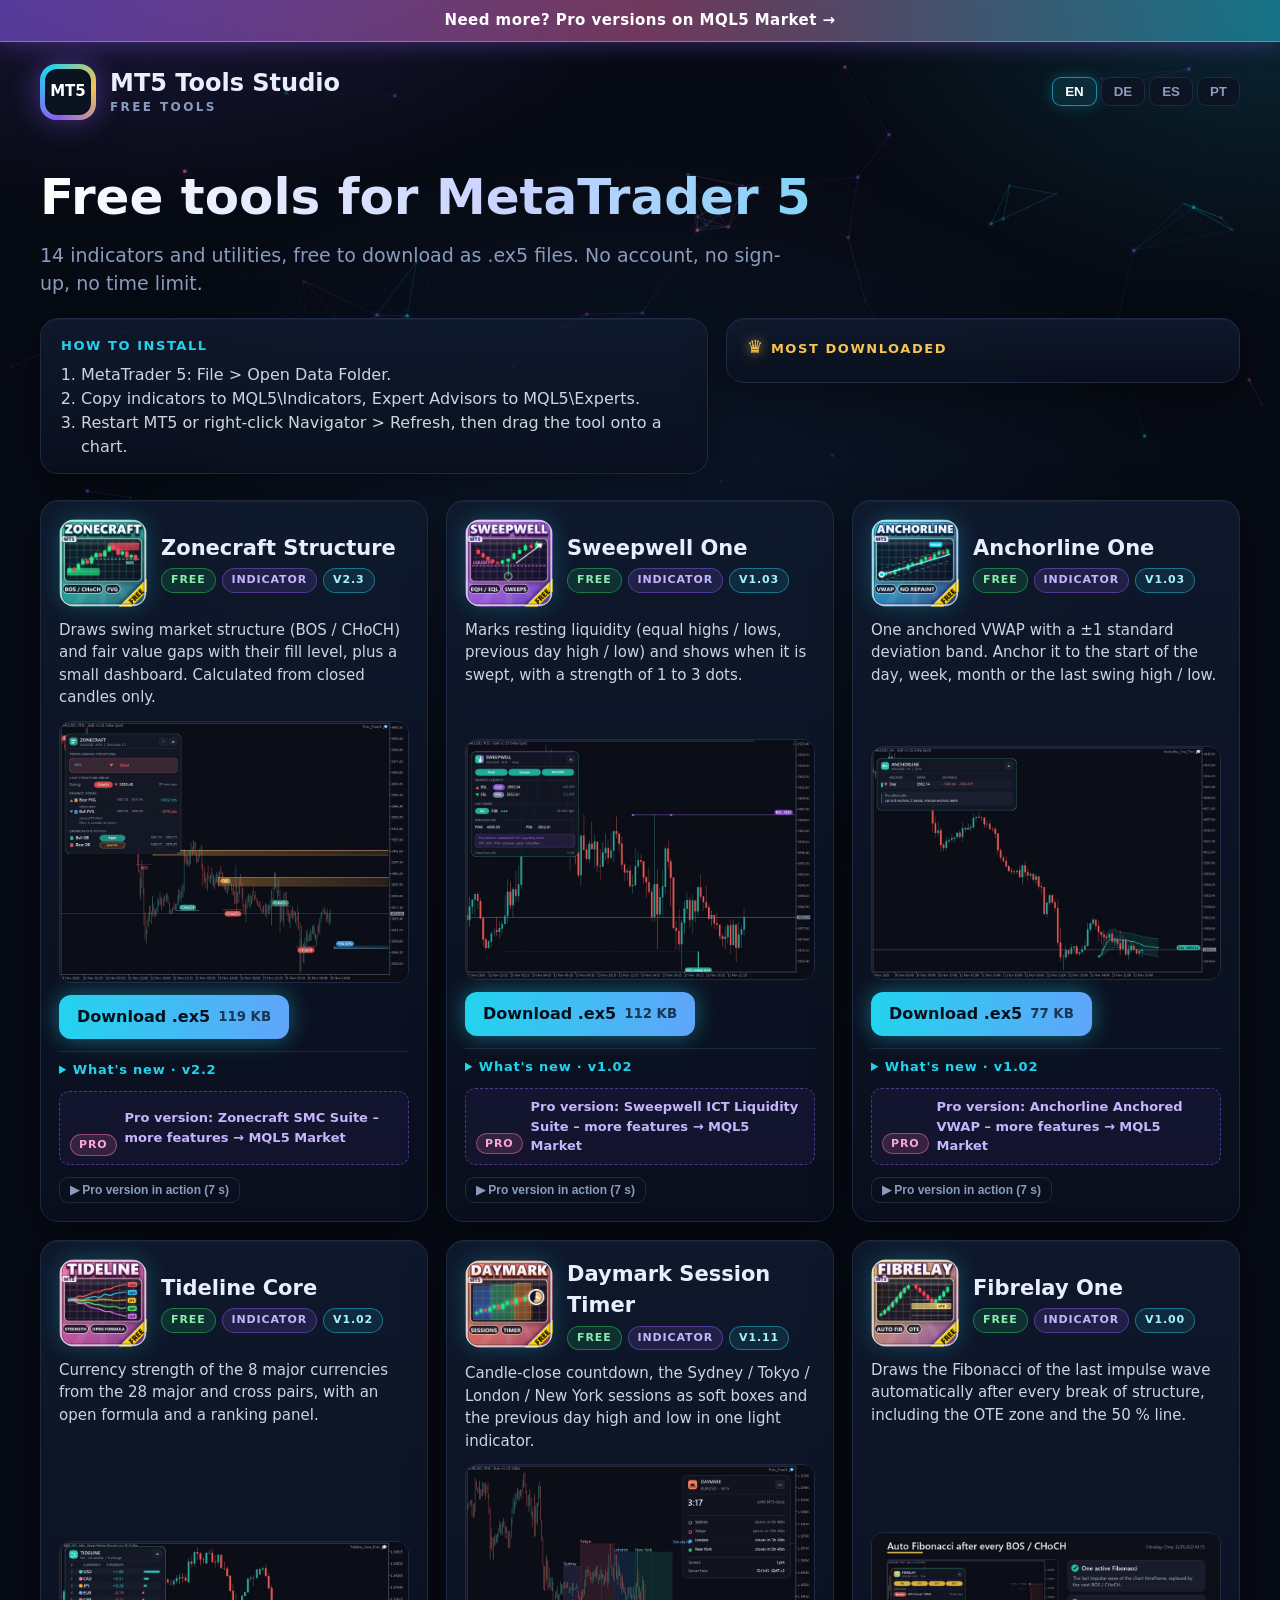
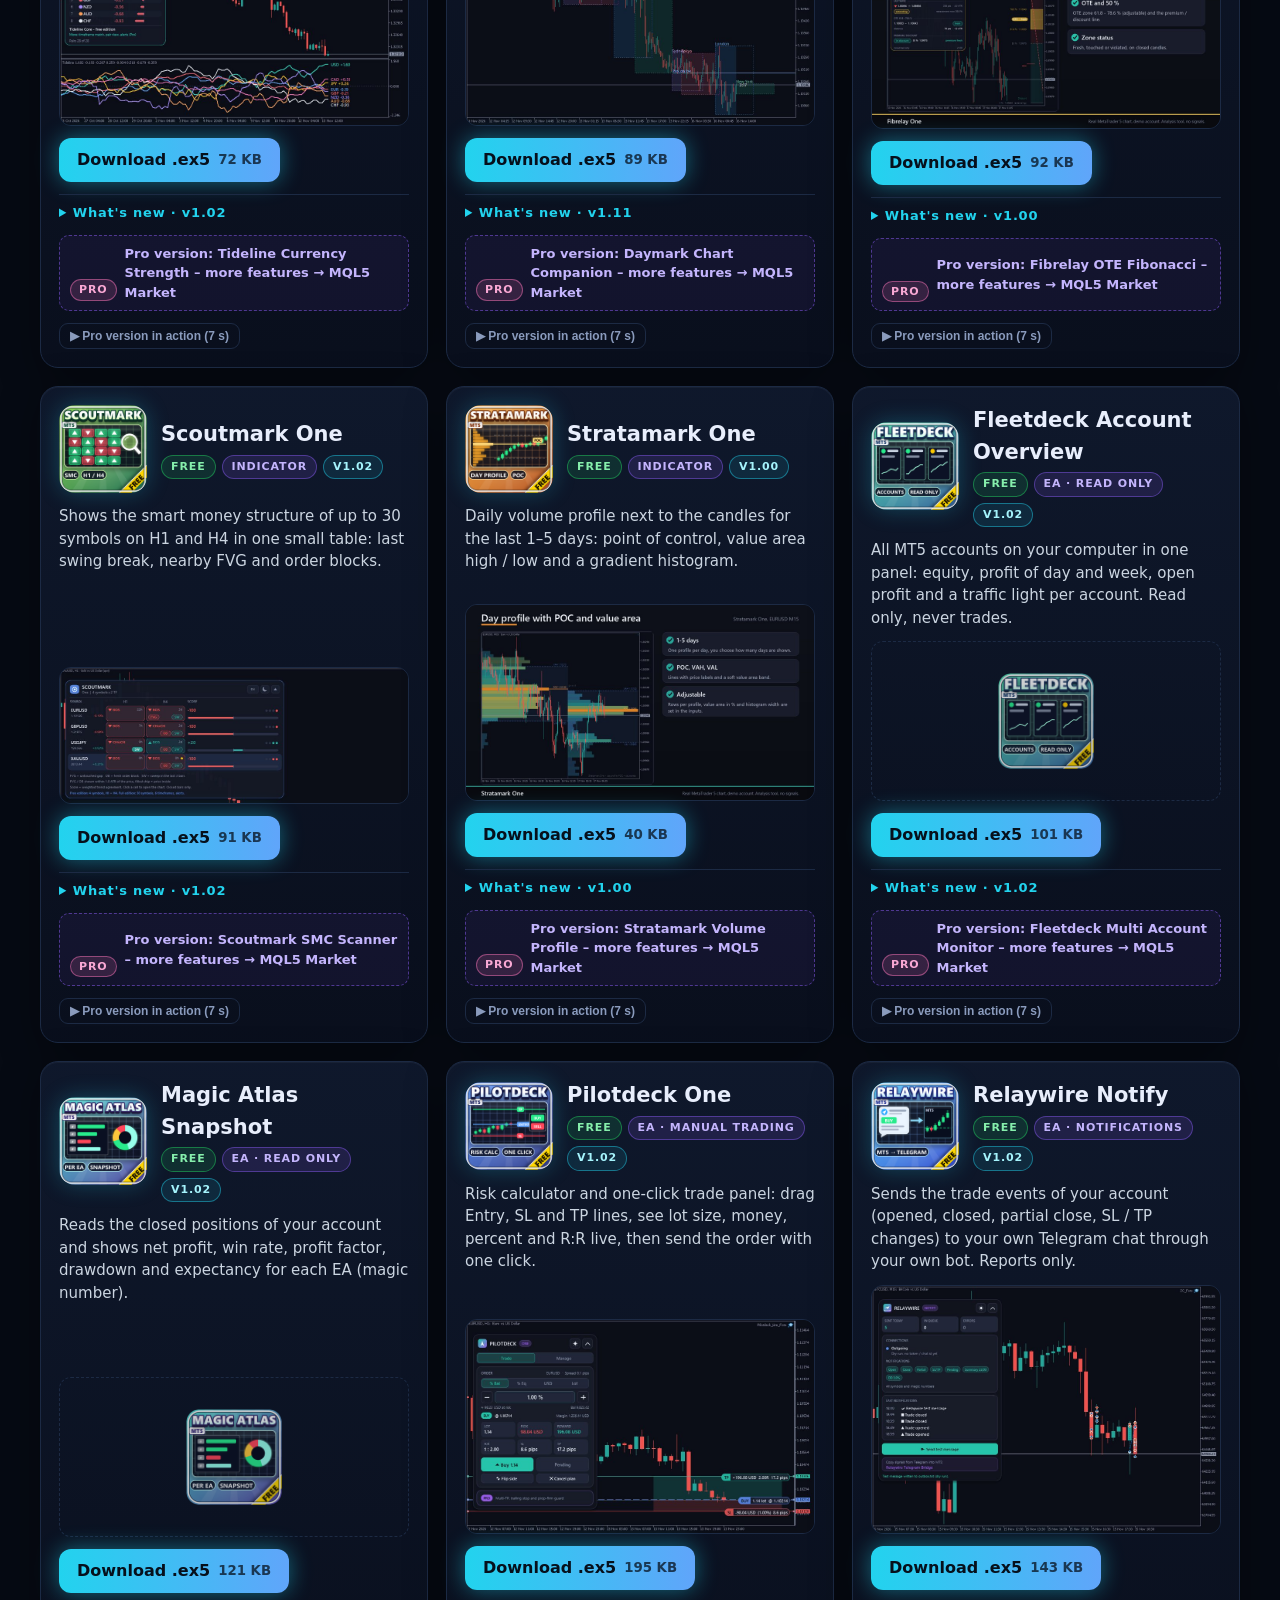
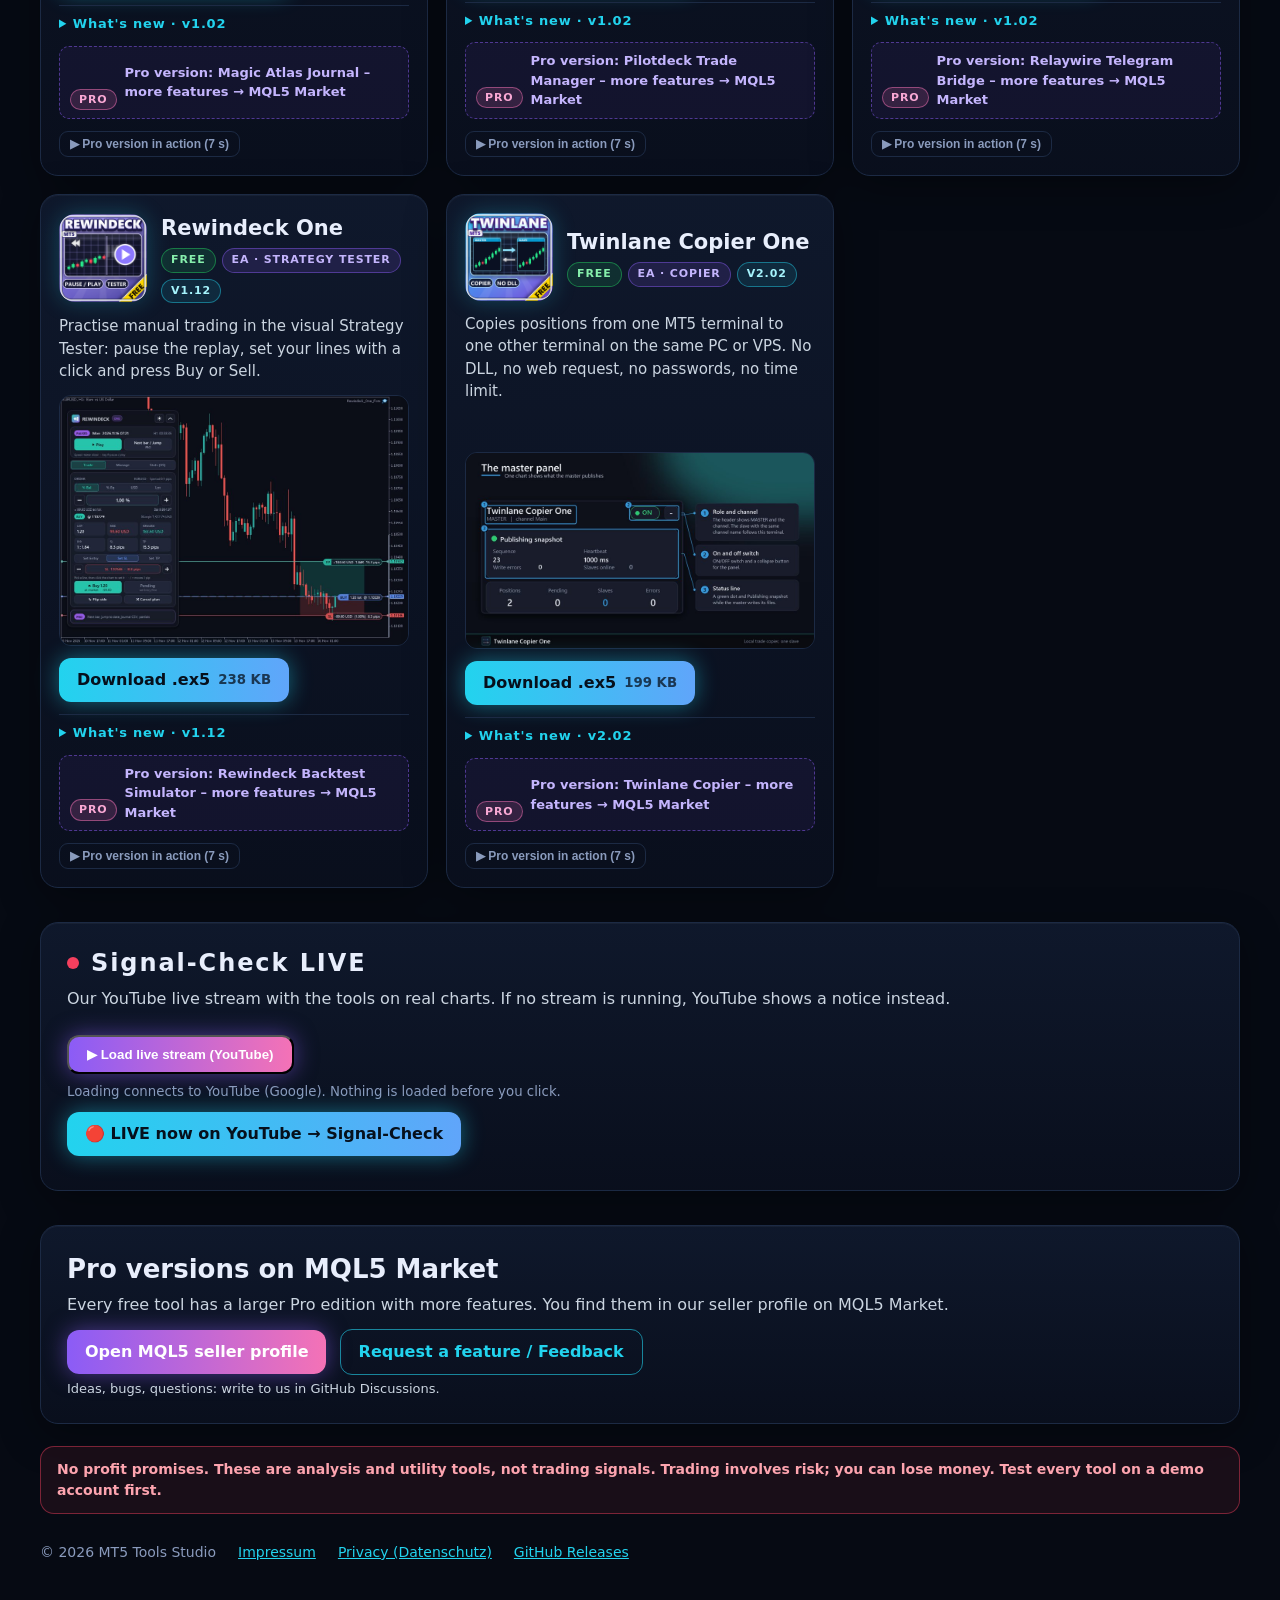
==== commit f9dc5cbb: "Live-Link Signal-Check (YouTube) ergaenzt" ====
--- a/index.html
+++ b/index.html
@@ -215,7 +215,8 @@
 <section class="live card">
   <div class="livehead"><span class="dot"></span><h2 data-i18n="live">Signal-Check LIVE</h2></div>
   <p data-i18n="livetxt">Our YouTube live stream with the tools on real charts. If no stream is running, YouTube shows a notice instead.</p>
-  <div class="ytbox" id="ytbox"><button class="btn alt" id="ytload" data-i18n="liveload">▶ Load live stream (YouTube)</button><small data-i18n="livepriv">Loading connects to YouTube (Google). Nothing is loaded before you click.</small></div>
+  <div class="ytbox" id="ytbox"><button class="btn alt" id="ytload" data-i18n="liveload">▶ Load live stream (YouTube)</button><small data-i18n="livepriv">Loading connects to YouTube (Google). Nothing is loaded before you click.</small></div>
+  <p style="margin-top:10px"><a class="btn" href="https://www.youtube.com/@MT5ToolsMarkus/live" target="_blank" rel="noopener">&#128308; LIVE now on YouTube &rarr; Signal-Check</a></p>
 </section>
 <section class="pro card">
   <h2 data-i18n="prohead">Pro versions on MQL5 Market</h2>
